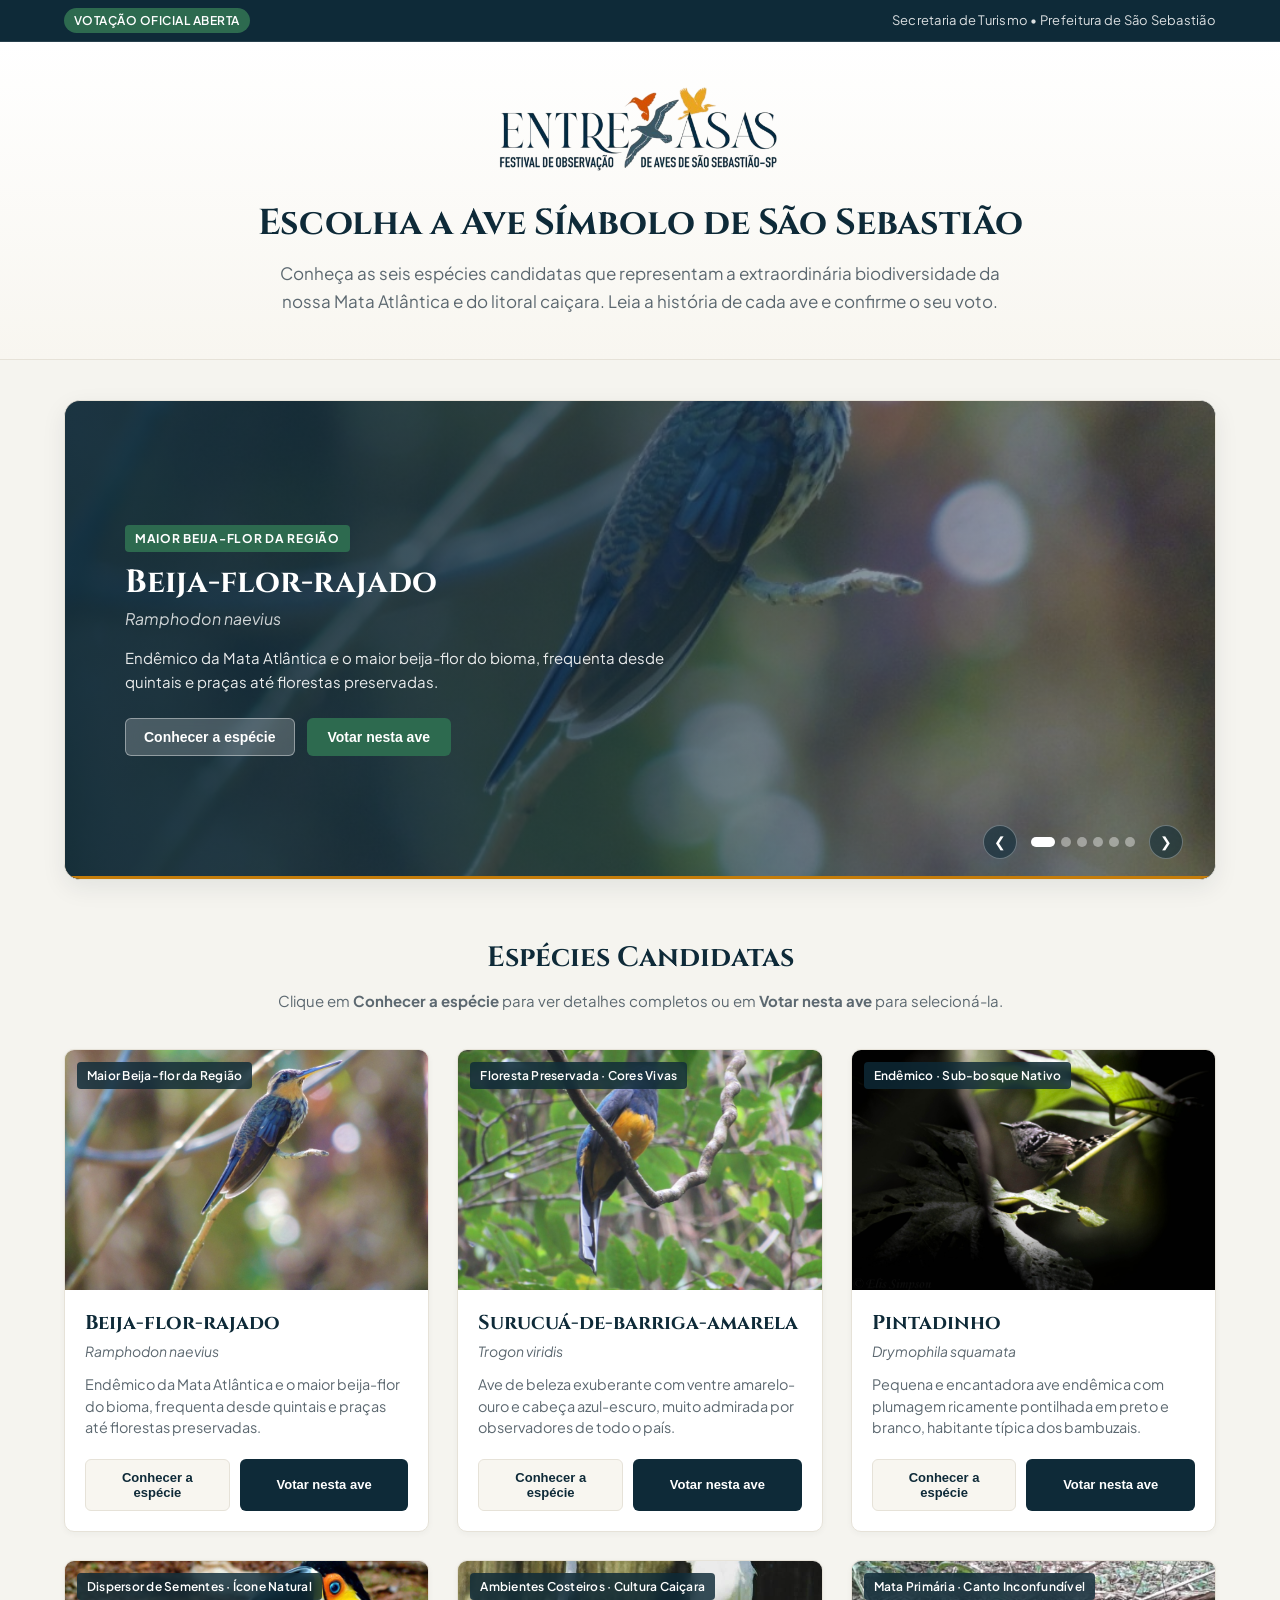
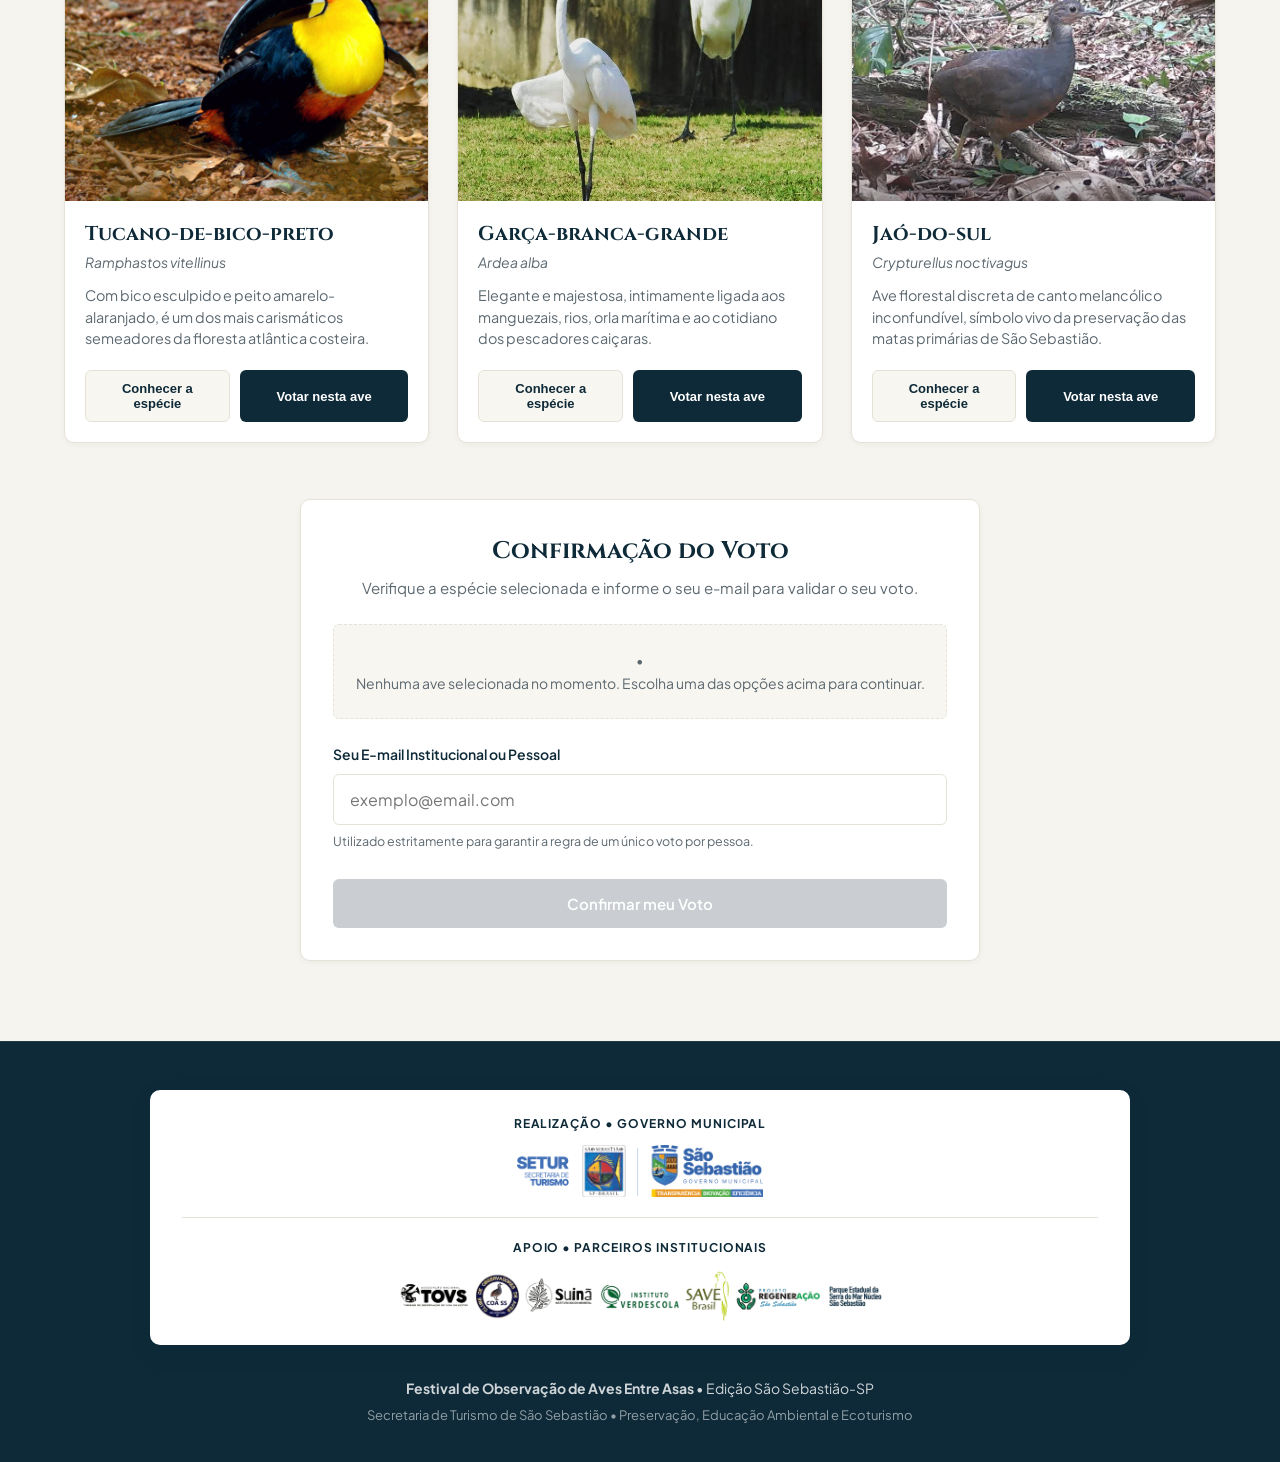
==== index.html @ 4d4bf2d7 "Adiciona showcase animado, logos no rodape, gerenciamento via planilha e codigo de incorporacao" ====
<!DOCTYPE html>
<html lang="pt-BR">
<head>
  <meta charset="UTF-8">
  <meta name="viewport" content="width=device-width, initial-scale=1.0">
  <title>Votação Ave Símbolo de São Sebastião — Festival Entre Asas</title>
  <meta name="description" content="Eleição oficial da Ave Símbolo de São Sebastião promovida pela Secretaria de Turismo e pelo Festival de Observação de Aves Entre Asas.">
  
  <!-- Fontes Google -->
  <link rel="preconnect" href="https://fonts.googleapis.com">
  <link rel="preconnect" href="https://fonts.gstatic.com" crossorigin>
  <link href="https://fonts.googleapis.com/css2?family=Cinzel:wght@500;600;700&family=Plus+Jakarta+Sans:wght@300;400;500;600;700&display=swap" rel="stylesheet">
  
  <link rel="stylesheet" href="styles.css">
</head>
<body>

  <!-- Top Announcement Bar -->
  <aside class="top-bar">
    <div class="container top-bar__content">
      <span class="badge-status" id="headerStatusBadge">Votação Oficial Aberta</span>
      <span class="top-bar__info">Secretaria de Turismo &bull; Prefeitura de São Sebastião</span>
    </div>
  </aside>

  <!-- Hero Header -->
  <header class="hero">
    <div class="container hero__container">
      <div class="hero__brand">
        <img src="assets/logo-entre-asas.png" alt="Logo Entre Asas - Festival de Observação de Aves de São Sebastião-SP" class="hero__logo">
      </div>
      <h1 class="hero__title">Escolha a Ave Símbolo de São Sebastião</h1>
      <p class="hero__subtitle">
        Conheça as seis espécies candidatas que representam a extraordinária biodiversidade da nossa Mata Atlântica e do litoral caiçara. Leia a história de cada ave e confirme o seu voto.
      </p>
    </div>
  </header>

  <!-- Main Section -->
  <main class="container main-content">

    <!-- Cinematic Carousel / Ken Burns Showcase Banner -->
    <section class="showcase-section" aria-label="Apresentação das Espécies">
      <div class="showcase-slider" id="showcaseSlider">
        <!-- Slides inseridos dinamicamente via app.js -->
      </div>
      <div class="showcase-controls">
        <button class="showcase-arrow showcase-arrow--prev" id="showcasePrev" aria-label="Ave anterior">&#10094;</button>
        <div class="showcase-dots" id="showcaseDots"></div>
        <button class="showcase-arrow showcase-arrow--next" id="showcaseNext" aria-label="Próxima ave">&#10095;</button>
      </div>
      <div class="showcase-progress-bar" id="showcaseProgressBar"></div>
    </section>

    <!-- Section Header for Grid -->
    <section class="section-header">
      <h2 class="section-title">Espécies Candidatas</h2>
      <p class="section-subtitle">Clique em <strong>Conhecer a espécie</strong> para ver detalhes completos ou em <strong>Votar nesta ave</strong> para selecioná-la.</p>
    </section>

    <!-- Grid of Birds -->
    <div class="birds-grid" id="birdsGrid">
      <!-- Inserido dinamicamente via app.js -->
    </div>

    <!-- Voter Confirmation Section -->
    <section class="voting-section" id="votingSection">
      <div class="voting-card" id="votingCard">
        <div class="voting-card__header">
          <h3 class="voting-card__title">Confirmação do Voto</h3>
          <p class="voting-card__desc">Verifique a espécie selecionada e informe o seu e-mail para validar o seu voto.</p>
        </div>

        <form id="voteForm" class="vote-form" novalidate>
          <div class="selected-bird-preview" id="selectedBirdPreview">
            <div class="selected-bird-preview__empty">
              <span class="preview-icon">&bull;</span>
              <p>Nenhuma ave selecionada no momento. Escolha uma das opções acima para continuar.</p>
            </div>
          </div>

          <div class="form-group">
            <label for="voterEmail" class="form-label">Seu E-mail Institucional ou Pessoal</label>
            <input 
              type="email" 
              id="voterEmail" 
              name="email" 
              class="form-input" 
              placeholder="exemplo@email.com" 
              required
              autocomplete="email"
            >
            <span class="form-helper">Utilizado estritamente para garantir a regra de um único voto por pessoa.</span>
            <div class="form-error" id="emailError"></div>
          </div>

          <div class="form-actions">
            <button type="submit" class="btn btn-primary" id="btnSubmitVote" disabled>
              <span class="btn-text">Confirmar meu Voto</span>
              <span class="spinner" id="submitSpinner"></span>
            </button>
          </div>
        </form>
      </div>

      <!-- Mensagem quando a votação estiver encerrada -->
      <div class="voting-closed-card" id="votingClosedCard" style="display:none;">
        <h3 class="voting-closed-title">Votação Encerrada</h3>
        <p class="voting-closed-desc">O período de votação oficial para a escolha da Ave Símbolo de São Sebastião foi finalizado. Agradecemos a expressiva participação de toda a comunidade!</p>
        <p class="voting-closed-sub">O resultado oficial será anunciado durante a programação do Festival de Observação de Aves Entre Asas.</p>
      </div>
    </section>
  </main>

  <!-- Detail Modal for Bird Information -->
  <div class="modal-overlay" id="birdModal" aria-hidden="true" role="dialog" aria-modal="true">
    <div class="modal-card">
      <button class="modal-close" id="modalCloseBtn" aria-label="Fechar detalhes">&times;</button>
      
      <div class="modal-media">
        <img src="" alt="" class="modal-image" id="modalImg">
        <span class="modal-badge" id="modalCategory">Mata Atlântica</span>
      </div>

      <div class="modal-body">
        <header class="modal-header">
          <h3 class="modal-title" id="modalTitle">Nome da Ave</h3>
          <p class="modal-scientific" id="modalScientific">Nome Científico</p>
        </header>

        <div class="modal-text-content">
          <h4 class="modal-section-title">Por que votar nesta espécie?</h4>
          <div class="modal-description" id="modalDescription"></div>
        </div>

        <footer class="modal-footer">
          <button type="button" class="btn btn-secondary" id="modalCloseAction">Fechar</button>
          <button type="button" class="btn btn-primary" id="modalSelectAction">Escolher e Votar Nesta Ave</button>
        </footer>
      </div>
    </div>
  </div>

  <!-- Success Modal -->
  <div class="modal-overlay" id="successModal" aria-hidden="true" role="dialog" aria-modal="true">
    <div class="modal-card modal-card--success">
      <div class="success-content">
        <div class="success-icon-wrap">
          <svg class="success-icon" viewBox="0 0 24 24" fill="none" stroke="currentColor" stroke-width="2.5" stroke-linecap="round" stroke-linejoin="round">
            <path d="M20 6L9 17l-5-5"/>
          </svg>
        </div>
        <h3 class="success-title">Voto Registrado com Sucesso!</h3>
        <p class="success-message" id="successMessageText">
          O seu voto para a eleição da Ave Símbolo de São Sebastião foi gravado oficialmente no sistema.
        </p>
        <div class="success-bird-card" id="successBirdCard"></div>
        <p class="success-subtext">Agradecemos sua participação na valorização da nossa fauna e cultura caiçara.</p>
        <button type="button" class="btn btn-primary" id="btnSuccessClose">Concluir</button>
      </div>
    </div>
  </div>

  <!-- Toast Notification Container -->
  <div class="toast-container" id="toastContainer" aria-live="polite"></div>

  <!-- Institutional Footer with High-Contrast Logos -->
  <footer class="footer">
    <div class="container footer__container">
      
      <!-- Institutional Logos Showcase Box -->
      <div class="footer-logos-card">
        <div class="footer-logos-block">
          <h4 class="footer-logos-title">Realização &bull; Governo Municipal</h4>
          <div class="footer-logos-img-wrap">
            <img src="assets/logos-governo.png" alt="SETUR Secretaria de Turismo e Governo Municipal de São Sebastião" class="footer-logo-img">
          </div>
        </div>

        <div class="footer-logos-divider"></div>

        <div class="footer-logos-block">
          <h4 class="footer-logos-title">Apoio &bull; Parceiros Institucionais</h4>
          <div class="footer-logos-img-wrap">
            <img src="assets/logos-parceiros.png" alt="Parceiros Institucionais: TOVS, COA SS, Suinã, Instituto Verdescola, SAVE Brasil, Projeto Regeneração e Parque Estadual da Serra do Mar" class="footer-logo-img">
          </div>
        </div>
      </div>

      <div class="footer__text">
        <p><strong>Festival de Observação de Aves Entre Asas</strong> &bull; Edição São Sebastião-SP</p>
        <p class="footer__meta">Secretaria de Turismo de São Sebastião &bull; Preservação, Educação Ambiental e Ecoturismo</p>
      </div>
    </div>
  </footer>

  <script src="app.js"></script>
</body>
</html>
---- styles.css ----
/* ============================================================
   DESIGN SYSTEM — VOTAÇÃO AVE SÍMBOLO (FESTIVAL ENTRE ASAS)
   Paleta: Tons naturais de Mata Atlântica e Litoral (Sem tons roxos)
   ============================================================ */

:root {
  --font-serif: 'Cinzel', serif;
  --font-sans: 'Plus Jakarta Sans', -apple-system, BlinkMacSystemFont, 'Segoe UI', Roboto, sans-serif;

  /* Cores Principais */
  --color-primary: #0e2a38;        /* Azul Mar Profundo */
  --color-primary-light: #1b4353;
  --color-accent: #2d6a4f;         /* Verde Floresta / Mata Atlântica */
  --color-accent-hover: #1b4332;
  --color-gold: #c67d0a;           /* Ouro Queimado / Âmbar */
  --color-gold-light: #fef8ee;
  --color-sand: #f8f6f0;           /* Areia Clara / Linho */
  
  /* Superfícies & Bordas */
  --color-bg: #f5f4ef;
  --color-surface: #ffffff;
  --color-surface-hover: #faf9f6;
  --color-border: #e6e2d8;
  --color-border-hover: #c4beaf;
  
  /* Textos */
  --color-text-main: #182228;
  --color-text-muted: #5c6870;
  --color-text-light: #88959e;

  /* Estados */
  --color-success: #1b4332;
  --color-success-bg: #edf7f2;
  --color-error: #b91c1c;
  --color-error-bg: #fef2f2;

  /* Efeitos */
  --radius-sm: 6px;
  --radius-md: 10px;
  --radius-lg: 16px;
  --shadow-sm: 0 2px 6px rgba(14, 42, 56, 0.04);
  --shadow-md: 0 8px 24px rgba(14, 42, 56, 0.08);
  --shadow-lg: 0 16px 48px rgba(14, 42, 56, 0.12);
  --transition: all 0.25s cubic-bezier(0.16, 1, 0.3, 1);
}

/* ── Reset & Base ────────────────────────────────────────── */
*, *::before, *::after {
  box-sizing: border-box;
  margin: 0;
  padding: 0;
}

html {
  scroll-behavior: smooth;
  font-size: 16px;
}

body {
  font-family: var(--font-sans);
  background-color: var(--color-bg);
  color: var(--color-text-main);
  line-height: 1.6;
  -webkit-font-smoothing: antialiased;
  -moz-osx-font-smoothing: grayscale;
}

.container {
  width: 100%;
  max-width: 1200px;
  margin: 0 auto;
  padding: 0 24px;
}

/* ── Top Bar ─────────────────────────────────────────────── */
.top-bar {
  background-color: var(--color-primary);
  color: rgba(255, 255, 255, 0.85);
  font-size: 0.8125rem;
  padding: 8px 0;
  border-bottom: 1px solid rgba(255, 255, 255, 0.1);
}

.top-bar__content {
  display: flex;
  justify-content: space-between;
  align-items: center;
  flex-wrap: wrap;
  gap: 8px;
}

.badge-status {
  display: inline-flex;
  align-items: center;
  background-color: var(--color-accent);
  color: #ffffff;
  padding: 3px 10px;
  border-radius: 999px;
  font-weight: 600;
  font-size: 0.75rem;
  letter-spacing: 0.04em;
  text-transform: uppercase;
}

.badge-status--closed {
  background-color: #88959e;
}

.top-bar__info {
  letter-spacing: 0.02em;
}

/* ── Hero Header ─────────────────────────────────────────── */
.hero {
  background: linear-gradient(180deg, #ffffff 0%, var(--color-sand) 100%);
  padding: 44px 0 36px;
  text-align: center;
  border-bottom: 1px solid var(--color-border);
}

.hero__container {
  display: flex;
  flex-direction: column;
  align-items: center;
  max-width: 860px;
}

.hero__brand {
  margin-bottom: 20px;
}

.hero__logo {
  max-width: 320px;
  height: auto;
  display: block;
}

.hero__title {
  font-family: var(--font-serif);
  font-size: 2.25rem;
  font-weight: 700;
  color: var(--color-primary);
  line-height: 1.25;
  margin-bottom: 14px;
  letter-spacing: -0.01em;
}

.hero__subtitle {
  font-size: 1.0625rem;
  color: var(--color-text-muted);
  max-width: 720px;
  margin-bottom: 8px;
}

/* ── Showcase Carousel / Ken Burns Banner ────────────────── */
.showcase-section {
  position: relative;
  border-radius: var(--radius-lg);
  overflow: hidden;
  margin-bottom: 56px;
  background-color: var(--color-primary);
  box-shadow: var(--shadow-md);
  height: 480px;
  border: 1px solid var(--color-border);
}

.showcase-slider {
  position: relative;
  width: 100%;
  height: 100%;
}

.showcase-slide {
  position: absolute;
  top: 0;
  left: 0;
  width: 100%;
  height: 100%;
  opacity: 0;
  visibility: hidden;
  transition: opacity 1s cubic-bezier(0.4, 0, 0.2, 1), visibility 1s;
  overflow: hidden;
}

.showcase-slide.is-active {
  opacity: 1;
  visibility: visible;
  z-index: 2;
}

.showcase-img-wrap {
  position: absolute;
  top: 0;
  left: 0;
  width: 100%;
  height: 100%;
  overflow: hidden;
}

.showcase-img {
  width: 100%;
  height: 100%;
  object-fit: cover;
  transform: scale(1);
  transition: transform 7.5s cubic-bezier(0.1, 0.8, 0.3, 1);
}

.showcase-slide.is-active .showcase-img {
  transform: scale(1.08); /* Suave efeito Ken Burns de zoom */
}

.showcase-overlay {
  position: absolute;
  top: 0;
  left: 0;
  width: 100%;
  height: 100%;
  background: linear-gradient(
    90deg,
    rgba(14, 42, 56, 0.92) 0%,
    rgba(14, 42, 56, 0.75) 45%,
    rgba(14, 42, 56, 0.2) 100%
  );
  display: flex;
  align-items: center;
  padding: 40px 60px;
}

@media (max-width: 768px) {
  .showcase-overlay {
    background: linear-gradient(
      180deg,
      rgba(14, 42, 56, 0.3) 0%,
      rgba(14, 42, 56, 0.95) 60%
    );
    align-items: flex-end;
    padding: 24px;
  }
}

.showcase-content {
  max-width: 540px;
  color: #ffffff;
  transform: translateY(12px);
  opacity: 0;
  transition: all 0.6s cubic-bezier(0.16, 1, 0.3, 1) 0.3s;
}

.showcase-slide.is-active .showcase-content {
  transform: translateY(0);
  opacity: 1;
}

.showcase-tag {
  display: inline-block;
  background: var(--color-accent);
  color: #ffffff;
  font-size: 0.75rem;
  font-weight: 700;
  text-transform: uppercase;
  letter-spacing: 0.06em;
  padding: 4px 10px;
  border-radius: 4px;
  margin-bottom: 12px;
}

.showcase-title {
  font-family: var(--font-serif);
  font-size: 2rem;
  line-height: 1.2;
  margin-bottom: 4px;
  color: #ffffff;
}

.showcase-scientific {
  font-size: 1rem;
  font-style: italic;
  color: rgba(255, 255, 255, 0.8);
  margin-bottom: 14px;
}

.showcase-text {
  font-size: 0.9375rem;
  line-height: 1.6;
  color: rgba(255, 255, 255, 0.9);
  margin-bottom: 24px;
  display: -webkit-box;
  -webkit-line-clamp: 4;
  -webkit-box-orient: vertical;
  overflow: hidden;
}

.showcase-actions {
  display: flex;
  gap: 12px;
}

.showcase-btn-info {
  background: rgba(255, 255, 255, 0.2);
  backdrop-filter: blur(8px);
  color: #ffffff;
  border: 1px solid rgba(255, 255, 255, 0.4);
  padding: 10px 18px;
  border-radius: var(--radius-sm);
  font-size: 0.875rem;
  font-weight: 600;
  cursor: pointer;
  transition: var(--transition);
}

.showcase-btn-info:hover {
  background: rgba(255, 255, 255, 0.35);
}

.showcase-btn-vote {
  background: var(--color-accent);
  color: #ffffff;
  border: 1px solid transparent;
  padding: 10px 20px;
  border-radius: var(--radius-sm);
  font-size: 0.875rem;
  font-weight: 600;
  cursor: pointer;
  transition: var(--transition);
}

.showcase-btn-vote:hover {
  background: var(--color-accent-hover);
  transform: translateY(-1px);
}

/* Controles do Showcase */
.showcase-controls {
  position: absolute;
  bottom: 20px;
  right: 32px;
  z-index: 10;
  display: flex;
  align-items: center;
  gap: 14px;
}

@media (max-width: 768px) {
  .showcase-controls {
    bottom: 12px;
    right: 16px;
  }
}

.showcase-arrow {
  background: rgba(14, 42, 56, 0.6);
  border: 1px solid rgba(255, 255, 255, 0.3);
  color: #ffffff;
  width: 34px;
  height: 34px;
  border-radius: 50%;
  display: flex;
  align-items: center;
  justify-content: center;
  cursor: pointer;
  transition: var(--transition);
  font-size: 0.875rem;
}

.showcase-arrow:hover {
  background: rgba(14, 42, 56, 0.95);
  border-color: #ffffff;
}

.showcase-dots {
  display: flex;
  gap: 6px;
}

.showcase-dot {
  width: 10px;
  height: 10px;
  border-radius: 50%;
  background: rgba(255, 255, 255, 0.4);
  cursor: pointer;
  transition: var(--transition);
}

.showcase-dot.is-active {
  background: #ffffff;
  width: 24px;
  border-radius: 999px;
}

.showcase-progress-bar {
  position: absolute;
  bottom: 0;
  left: 0;
  height: 3px;
  background: var(--color-gold);
  width: 0%;
  z-index: 12;
  transition: width 0.1s linear;
}

/* ── Section Headers ─────────────────────────────────────── */
.main-content {
  padding: 40px 24px 80px;
}

.section-header {
  text-align: center;
  margin-bottom: 36px;
}

.section-title {
  font-family: var(--font-serif);
  font-size: 1.75rem;
  color: var(--color-primary);
  margin-bottom: 8px;
}

.section-subtitle {
  font-size: 0.9375rem;
  color: var(--color-text-muted);
}

/* ── Birds Grid ──────────────────────────────────────────── */
.birds-grid {
  display: grid;
  grid-template-columns: repeat(3, 1fr);
  gap: 28px;
  margin-bottom: 56px;
}

@media (max-width: 992px) {
  .birds-grid {
    grid-template-columns: repeat(2, 1fr);
    gap: 20px;
  }
}

@media (max-width: 640px) {
  .birds-grid {
    grid-template-columns: 1fr;
    gap: 20px;
  }
  .hero__title {
    font-size: 1.75rem;
  }
  .hero__logo {
    max-width: 240px;
  }
  .showcase-section {
    height: 420px;
  }
}

/* ── Bird Card ───────────────────────────────────────────── */
.bird-card {
  background: var(--color-surface);
  border: 1.5px solid var(--color-border);
  border-radius: var(--radius-md);
  overflow: hidden;
  display: flex;
  flex-direction: column;
  box-shadow: var(--shadow-sm);
  transition: var(--transition);
  position: relative;
}

.bird-card:hover {
  transform: translateY(-5px);
  border-color: var(--color-border-hover);
  box-shadow: var(--shadow-md);
}

.bird-card.is-selected {
  border-color: var(--color-accent);
  background: #fbfdfc;
  box-shadow: 0 0 0 2px var(--color-accent), var(--shadow-md);
}

.bird-card__media {
  position: relative;
  width: 100%;
  height: 240px;
  overflow: hidden;
  background-color: #e9ecef;
}

.bird-card__img {
  width: 100%;
  height: 100%;
  object-fit: cover;
  transition: transform 0.4s ease;
}

.bird-card:hover .bird-card__img {
  transform: scale(1.04);
}

.bird-card__tag {
  position: absolute;
  top: 12px;
  left: 12px;
  background: rgba(14, 42, 56, 0.82);
  backdrop-filter: blur(6px);
  color: #ffffff;
  font-size: 0.75rem;
  font-weight: 600;
  padding: 4px 10px;
  border-radius: 4px;
  letter-spacing: 0.02em;
}

.bird-card__selected-badge {
  position: absolute;
  top: 12px;
  right: 12px;
  background: var(--color-accent);
  color: #ffffff;
  font-size: 0.75rem;
  font-weight: 700;
  padding: 4px 10px;
  border-radius: 4px;
  display: none;
  box-shadow: 0 2px 8px rgba(0,0,0,0.2);
}

.bird-card.is-selected .bird-card__selected-badge {
  display: block;
}

.bird-card__body {
  padding: 20px;
  display: flex;
  flex-direction: column;
  flex-grow: 1;
}

.bird-card__title {
  font-family: var(--font-serif);
  font-size: 1.25rem;
  color: var(--color-primary);
  line-height: 1.3;
  margin-bottom: 4px;
}

.bird-card__scientific {
  font-size: 0.875rem;
  font-style: italic;
  color: var(--color-text-muted);
  margin-bottom: 12px;
}

.bird-card__excerpt {
  font-size: 0.9rem;
  color: var(--color-text-muted);
  line-height: 1.5;
  margin-bottom: 20px;
  flex-grow: 1;
  display: -webkit-box;
  -webkit-line-clamp: 3;
  -webkit-box-orient: vertical;
  overflow: hidden;
}

.bird-card__actions {
  display: flex;
  gap: 10px;
  margin-top: auto;
}

.bird-card__btn-info {
  flex: 1;
  background: var(--color-sand);
  color: var(--color-primary);
  border: 1px solid var(--color-border);
  padding: 10px 12px;
  border-radius: var(--radius-sm);
  font-size: 0.8125rem;
  font-weight: 600;
  cursor: pointer;
  transition: var(--transition);
  text-align: center;
}

.bird-card__btn-info:hover {
  background: #e9e5dc;
  color: var(--color-primary-light);
}

.bird-card__btn-vote {
  flex: 1.2;
  background: var(--color-primary);
  color: #ffffff;
  border: 1px solid transparent;
  padding: 10px 12px;
  border-radius: var(--radius-sm);
  font-size: 0.8125rem;
  font-weight: 600;
  cursor: pointer;
  transition: var(--transition);
  text-align: center;
}

.bird-card__btn-vote:hover {
  background: var(--color-primary-light);
}

.bird-card.is-selected .bird-card__btn-vote {
  background: var(--color-accent);
  border-color: var(--color-accent-hover);
}

/* ── Voting Card Section ─────────────────────────────────── */
.voting-section {
  max-width: 680px;
  margin: 0 auto;
}

.voting-card {
  background: var(--color-surface);
  border: 1.5px solid var(--color-border);
  border-radius: var(--radius-md);
  padding: 32px;
  box-shadow: var(--shadow-sm);
}

.voting-card__header {
  margin-bottom: 24px;
  text-align: center;
}

.voting-card__title {
  font-family: var(--font-serif);
  font-size: 1.5rem;
  color: var(--color-primary);
  margin-bottom: 6px;
}

.voting-card__desc {
  font-size: 0.9375rem;
  color: var(--color-text-muted);
}

.voting-closed-card {
  background: var(--color-surface);
  border: 1.5px solid var(--color-border);
  border-radius: var(--radius-md);
  padding: 40px 32px;
  text-align: center;
  box-shadow: var(--shadow-sm);
}

.voting-closed-title {
  font-family: var(--font-serif);
  font-size: 1.625rem;
  color: var(--color-primary);
  margin-bottom: 12px;
}

.voting-closed-desc {
  font-size: 1rem;
  color: var(--color-text-main);
  margin-bottom: 10px;
}

.voting-closed-sub {
  font-size: 0.875rem;
  color: var(--color-text-muted);
}

/* ── Selected Bird Preview ───────────────────────────────── */
.selected-bird-preview {
  background: var(--color-sand);
  border: 1px dashed var(--color-border);
  border-radius: var(--radius-sm);
  padding: 16px;
  margin-bottom: 24px;
  transition: var(--transition);
}

.selected-bird-preview__empty {
  text-align: center;
  color: var(--color-text-muted);
  font-size: 0.875rem;
  padding: 8px 0;
}

.selected-bird-item {
  display: flex;
  align-items: center;
  gap: 16px;
}

.selected-bird-item__img {
  width: 64px;
  height: 64px;
  border-radius: var(--radius-sm);
  object-fit: cover;
  border: 1px solid var(--color-border);
}

.selected-bird-item__info {
  flex-grow: 1;
}

.selected-bird-item__title {
  font-family: var(--font-serif);
  font-size: 1.0625rem;
  color: var(--color-primary);
  font-weight: 600;
}

.selected-bird-item__sub {
  font-size: 0.8125rem;
  font-style: italic;
  color: var(--color-text-muted);
}

.selected-bird-item__tag {
  font-size: 0.75rem;
  background: var(--color-accent);
  color: #ffffff;
  padding: 2px 8px;
  border-radius: 4px;
  font-weight: 600;
  display: inline-block;
  margin-top: 4px;
}

/* ── Form Controls ───────────────────────────────────────── */
.form-group {
  margin-bottom: 24px;
}

.form-label {
  display: block;
  font-size: 0.875rem;
  font-weight: 600;
  color: var(--color-primary);
  margin-bottom: 8px;
}

.form-input {
  width: 100%;
  padding: 14px 16px;
  border: 1.5px solid var(--color-border);
  border-radius: var(--radius-sm);
  font-size: 1rem;
  font-family: var(--font-sans);
  color: var(--color-text-main);
  background: #ffffff;
  transition: var(--transition);
  outline: none;
}

.form-input:focus {
  border-color: var(--color-accent);
  box-shadow: 0 0 0 3px rgba(45, 106, 79, 0.15);
}

.form-input.is-invalid {
  border-color: var(--color-error);
}

.form-helper {
  display: block;
  font-size: 0.78125rem;
  color: var(--color-text-muted);
  margin-top: 6px;
}

.form-error {
  font-size: 0.8125rem;
  color: var(--color-error);
  margin-top: 6px;
  display: none;
  font-weight: 500;
}

.form-error.is-visible {
  display: block;
}

.form-actions {
  margin-top: 28px;
}

/* ── Buttons ─────────────────────────────────────────────── */
.btn {
  display: inline-flex;
  align-items: center;
  justify-content: center;
  padding: 14px 28px;
  border-radius: var(--radius-sm);
  font-size: 0.9375rem;
  font-weight: 600;
  font-family: var(--font-sans);
  cursor: pointer;
  transition: var(--transition);
  border: 1px solid transparent;
  text-decoration: none;
}

.btn-primary {
  width: 100%;
  background-color: var(--color-accent);
  color: #ffffff;
  box-shadow: var(--shadow-sm);
}

.btn-primary:hover:not(:disabled) {
  background-color: var(--color-accent-hover);
  box-shadow: var(--shadow-md);
  transform: translateY(-1px);
}

.btn-primary:disabled {
  background-color: #bdc3c7;
  cursor: not-allowed;
  opacity: 0.8;
  transform: none;
  box-shadow: none;
}

.btn-secondary {
  background-color: var(--color-sand);
  color: var(--color-primary);
  border-color: var(--color-border);
}

.btn-secondary:hover {
  background-color: #e9e5dc;
}

.spinner {
  display: none;
  width: 18px;
  height: 18px;
  border: 2px solid rgba(255, 255, 255, 0.4);
  border-top-color: #ffffff;
  border-radius: 50%;
  animation: spin 0.6s linear infinite;
  margin-left: 8px;
}

.is-loading .spinner {
  display: inline-block;
}

.is-loading .btn-text {
  opacity: 0.8;
}

@keyframes spin {
  to { transform: rotate(360deg); }
}

/* ── Modals ──────────────────────────────────────────────── */
.modal-overlay {
  position: fixed;
  top: 0;
  left: 0;
  width: 100vw;
  height: 100vh;
  background-color: rgba(14, 42, 56, 0.7);
  backdrop-filter: blur(6px);
  z-index: 1000;
  display: flex;
  align-items: center;
  justify-content: center;
  padding: 24px;
  opacity: 0;
  visibility: hidden;
  transition: var(--transition);
}

.modal-overlay.is-open {
  opacity: 1;
  visibility: visible;
}

.modal-card {
  background: var(--color-surface);
  border-radius: var(--radius-md);
  max-width: 640px;
  width: 100%;
  max-height: 90vh;
  overflow-y: auto;
  position: relative;
  box-shadow: var(--shadow-lg);
  transform: translateY(20px) scale(0.97);
  transition: var(--transition);
}

.modal-overlay.is-open .modal-card {
  transform: translateY(0) scale(1);
}

.modal-close {
  position: absolute;
  top: 14px;
  right: 14px;
  background: rgba(14, 42, 56, 0.6);
  color: #ffffff;
  border: none;
  width: 36px;
  height: 36px;
  border-radius: 50%;
  font-size: 1.5rem;
  display: flex;
  align-items: center;
  justify-content: center;
  cursor: pointer;
  z-index: 10;
  transition: var(--transition);
}

.modal-close:hover {
  background: rgba(14, 42, 56, 0.9);
}

.modal-media {
  position: relative;
  width: 100%;
  height: 280px;
  background-color: #2c3e50;
}

.modal-image {
  width: 100%;
  height: 100%;
  object-fit: cover;
}

.modal-badge {
  position: absolute;
  bottom: 14px;
  left: 14px;
  background: rgba(14, 42, 56, 0.85);
  backdrop-filter: blur(4px);
  color: #ffffff;
  font-size: 0.8125rem;
  font-weight: 600;
  padding: 4px 12px;
  border-radius: 4px;
}

.modal-body {
  padding: 28px;
}

.modal-header {
  margin-bottom: 20px;
}

.modal-title {
  font-family: var(--font-serif);
  font-size: 1.625rem;
  color: var(--color-primary);
  margin-bottom: 4px;
}

.modal-scientific {
  font-size: 0.9375rem;
  font-style: italic;
  color: var(--color-text-muted);
}

.modal-section-title {
  font-size: 1rem;
  font-weight: 700;
  color: var(--color-primary);
  margin-bottom: 10px;
  text-transform: uppercase;
  letter-spacing: 0.03em;
}

.modal-description {
  font-size: 0.9375rem;
  color: var(--color-text-main);
  line-height: 1.7;
}

.modal-description p {
  margin-bottom: 12px;
}

.modal-footer {
  display: flex;
  gap: 12px;
  margin-top: 28px;
  padding-top: 20px;
  border-top: 1px solid var(--color-border);
}

.modal-footer .btn {
  flex: 1;
}

/* ── Success Modal ───────────────────────────────────────── */
.modal-card--success {
  max-width: 480px;
  text-align: center;
  padding: 40px 32px;
}

.success-icon-wrap {
  width: 64px;
  height: 64px;
  background: var(--color-success-bg);
  color: var(--color-accent);
  border-radius: 50%;
  display: inline-flex;
  align-items: center;
  justify-content: center;
  margin-bottom: 20px;
}

.success-icon {
  width: 32px;
  height: 32px;
}

.success-title {
  font-family: var(--font-serif);
  font-size: 1.5rem;
  color: var(--color-primary);
  margin-bottom: 12px;
}

.success-message {
  font-size: 0.9375rem;
  color: var(--color-text-muted);
  margin-bottom: 20px;
}

.success-bird-card {
  background: var(--color-sand);
  border: 1px solid var(--color-border);
  border-radius: var(--radius-sm);
  padding: 14px;
  margin-bottom: 20px;
  font-size: 0.9375rem;
  font-weight: 600;
  color: var(--color-primary);
}

.success-subtext {
  font-size: 0.8125rem;
  color: var(--color-text-muted);
  margin-bottom: 24px;
}

/* ── Toast Notifications ─────────────────────────────────── */
.toast-container {
  position: fixed;
  bottom: 24px;
  right: 24px;
  z-index: 1100;
  display: flex;
  flex-direction: column;
  gap: 10px;
  pointer-events: none;
}

.toast {
  background: var(--color-primary);
  color: #ffffff;
  padding: 14px 20px;
  border-radius: var(--radius-sm);
  font-size: 0.875rem;
  font-weight: 500;
  box-shadow: var(--shadow-lg);
  max-width: 380px;
  pointer-events: auto;
  animation: toastIn 0.3s cubic-bezier(0.16, 1, 0.3, 1);
  border-left: 4px solid var(--color-accent);
}

.toast--error {
  border-left-color: var(--color-error);
}

.toast--success {
  border-left-color: var(--color-accent);
}

@keyframes toastIn {
  from { opacity: 0; transform: translateY(16px); }
  to { opacity: 1; transform: translateY(0); }
}

/* ── Institutional Footer ────────────────────────────────── */
.footer {
  background-color: var(--color-primary);
  color: rgba(255, 255, 255, 0.8);
  padding: 48px 0 36px;
  text-align: center;
  border-top: 1px solid rgba(255, 255, 255, 0.08);
}

.footer__container {
  display: flex;
  flex-direction: column;
  align-items: center;
}

/* Card Branco de Alto Contraste para os Logos Oficiais */
.footer-logos-card {
  background: #ffffff;
  border-radius: var(--radius-md);
  padding: 24px 32px;
  width: 100%;
  max-width: 980px;
  margin-bottom: 32px;
  box-shadow: var(--shadow-md);
  display: flex;
  flex-direction: column;
  gap: 20px;
}

.footer-logos-block {
  display: flex;
  flex-direction: column;
  align-items: center;
}

.footer-logos-title {
  font-size: 0.75rem;
  font-weight: 700;
  color: var(--color-primary);
  text-transform: uppercase;
  letter-spacing: 0.08em;
  margin-bottom: 12px;
}

.footer-logos-img-wrap {
  width: 100%;
  display: flex;
  justify-content: center;
}

.footer-logo-img {
  max-width: 100%;
  height: auto;
  max-height: 52px;
  object-fit: contain;
  display: block;
}

.footer-logos-divider {
  width: 100%;
  height: 1px;
  background-color: var(--color-border);
}

.footer__text {
  font-size: 0.875rem;
}

.footer__meta {
  font-size: 0.8125rem;
  margin-top: 6px;
  color: rgba(255, 255, 255, 0.55);
}
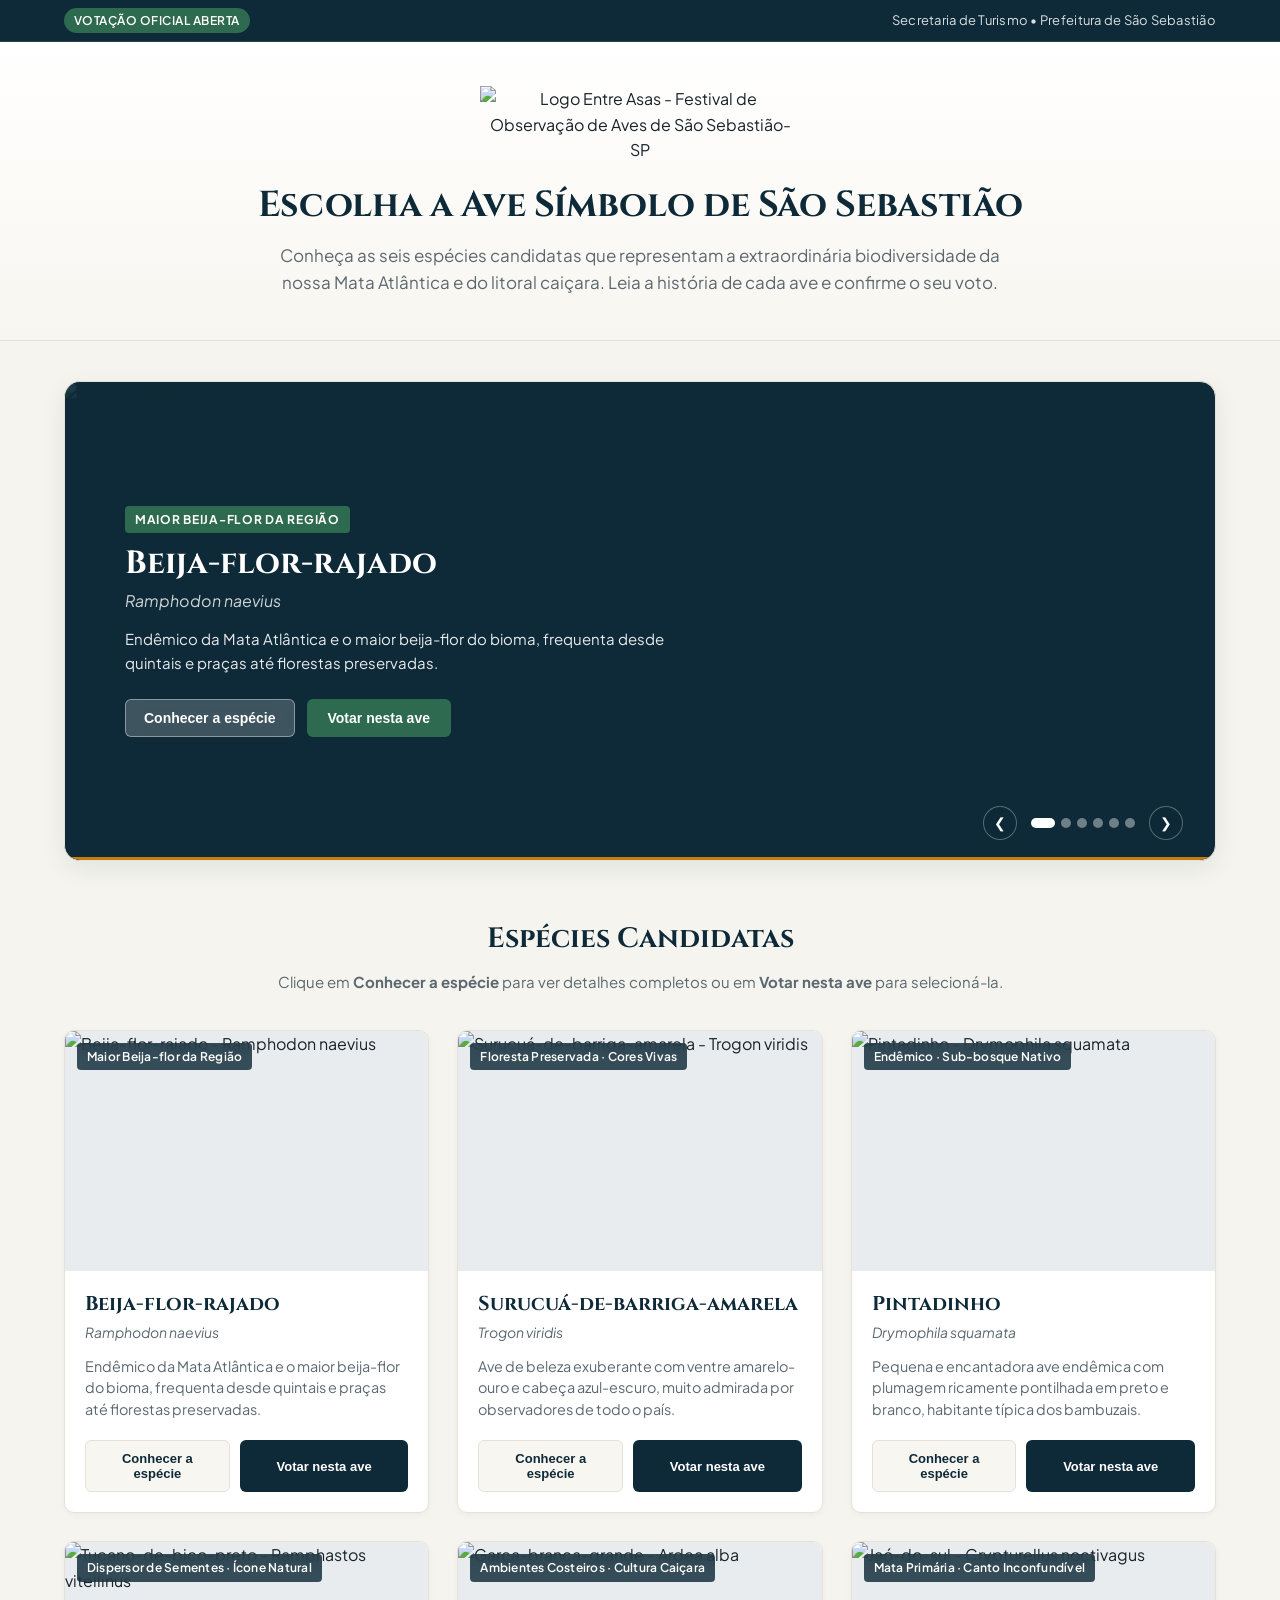
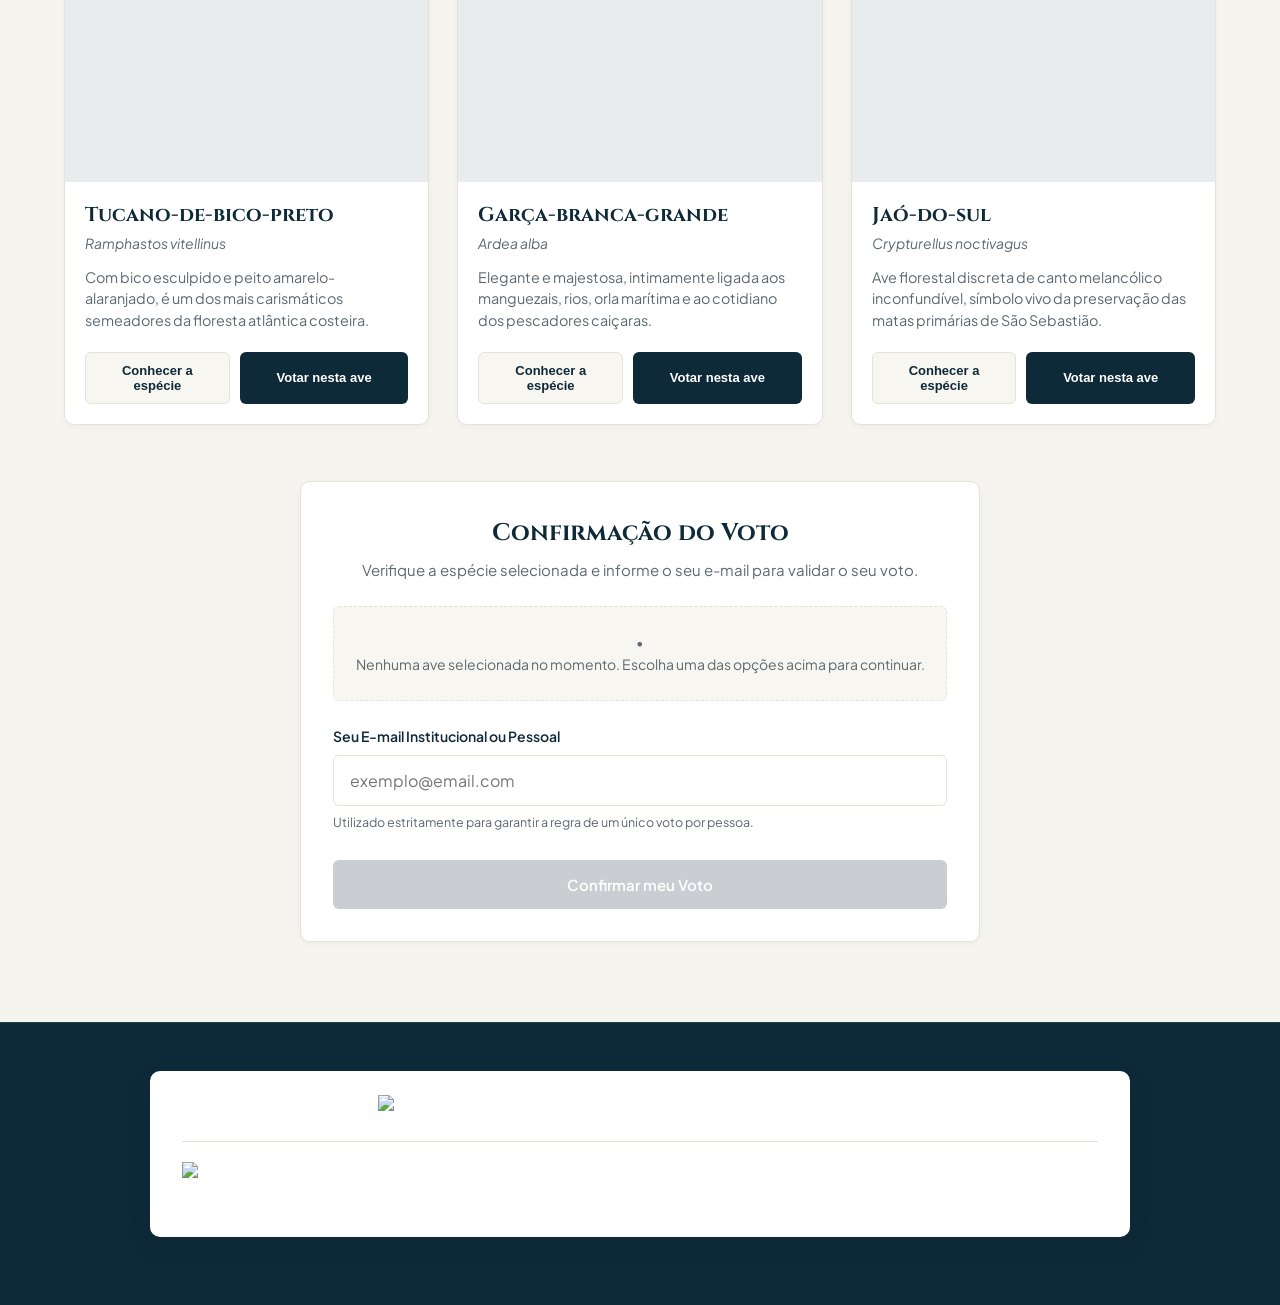
==== commit d6ba41b6: "Remove textos institucionais e padroniza URLs diretas leves das imagens via CDN" ====
--- a/index.html
+++ b/index.html
@@ -27,7 +27,7 @@
   <header class="hero">
     <div class="container hero__container">
       <div class="hero__brand">
-        <img src="assets/logo-entre-asas.png" alt="Logo Entre Asas - Festival de Observação de Aves de São Sebastião-SP" class="hero__logo">
+        <img src="https://raw.githubusercontent.com/matheushonorats/votacao-ave-simbolo/main/assets/logo-entre-asas.png" alt="Logo Entre Asas - Festival de Observação de Aves de São Sebastião-SP" class="hero__logo">
       </div>
       <h1 class="hero__title">Escolha a Ave Símbolo de São Sebastião</h1>
       <p class="hero__subtitle">
@@ -41,9 +41,7 @@
 
     <!-- Cinematic Carousel / Ken Burns Showcase Banner -->
     <section class="showcase-section" aria-label="Apresentação das Espécies">
-      <div class="showcase-slider" id="showcaseSlider">
-        <!-- Slides inseridos dinamicamente via app.js -->
-      </div>
+      <div class="showcase-slider" id="showcaseSlider"></div>
       <div class="showcase-controls">
         <button class="showcase-arrow showcase-arrow--prev" id="showcasePrev" aria-label="Ave anterior">&#10094;</button>
         <div class="showcase-dots" id="showcaseDots"></div>
@@ -59,9 +57,7 @@
     </section>
 
     <!-- Grid of Birds -->
-    <div class="birds-grid" id="birdsGrid">
-      <!-- Inserido dinamicamente via app.js -->
-    </div>
+    <div class="birds-grid" id="birdsGrid"></div>
 
     <!-- Voter Confirmation Section -->
     <section class="voting-section" id="votingSection">
@@ -164,32 +160,23 @@
   <!-- Toast Notification Container -->
   <div class="toast-container" id="toastContainer" aria-live="polite"></div>
 
-  <!-- Institutional Footer with High-Contrast Logos -->
+  <!-- Institutional Footer with High-Contrast Logos Only -->
   <footer class="footer">
     <div class="container footer__container">
-      
-      <!-- Institutional Logos Showcase Box -->
       <div class="footer-logos-card">
         <div class="footer-logos-block">
-          <h4 class="footer-logos-title">Realização &bull; Governo Municipal</h4>
           <div class="footer-logos-img-wrap">
-            <img src="assets/logos-governo.png" alt="SETUR Secretaria de Turismo e Governo Municipal de São Sebastião" class="footer-logo-img">
+            <img src="https://raw.githubusercontent.com/matheushonorats/votacao-ave-simbolo/main/assets/logos-governo.png" alt="SETUR Secretaria de Turismo e Governo Municipal de São Sebastião" class="footer-logo-img">
           </div>
         </div>
 
         <div class="footer-logos-divider"></div>
 
         <div class="footer-logos-block">
-          <h4 class="footer-logos-title">Apoio &bull; Parceiros Institucionais</h4>
           <div class="footer-logos-img-wrap">
-            <img src="assets/logos-parceiros.png" alt="Parceiros Institucionais: TOVS, COA SS, Suinã, Instituto Verdescola, SAVE Brasil, Projeto Regeneração e Parque Estadual da Serra do Mar" class="footer-logo-img">
+            <img src="https://raw.githubusercontent.com/matheushonorats/votacao-ave-simbolo/main/assets/logos-parceiros.png" alt="Parceiros Institucionais: TOVS, COA SS, Suinã, Instituto Verdescola, SAVE Brasil, Projeto Regeneração e Parque Estadual da Serra do Mar" class="footer-logo-img">
           </div>
         </div>
-      </div>
-
-      <div class="footer__text">
-        <p><strong>Festival de Observação de Aves Entre Asas</strong> &bull; Edição São Sebastião-SP</p>
-        <p class="footer__meta">Secretaria de Turismo de São Sebastião &bull; Preservação, Educação Ambiental e Ecoturismo</p>
       </div>
     </div>
   </footer>
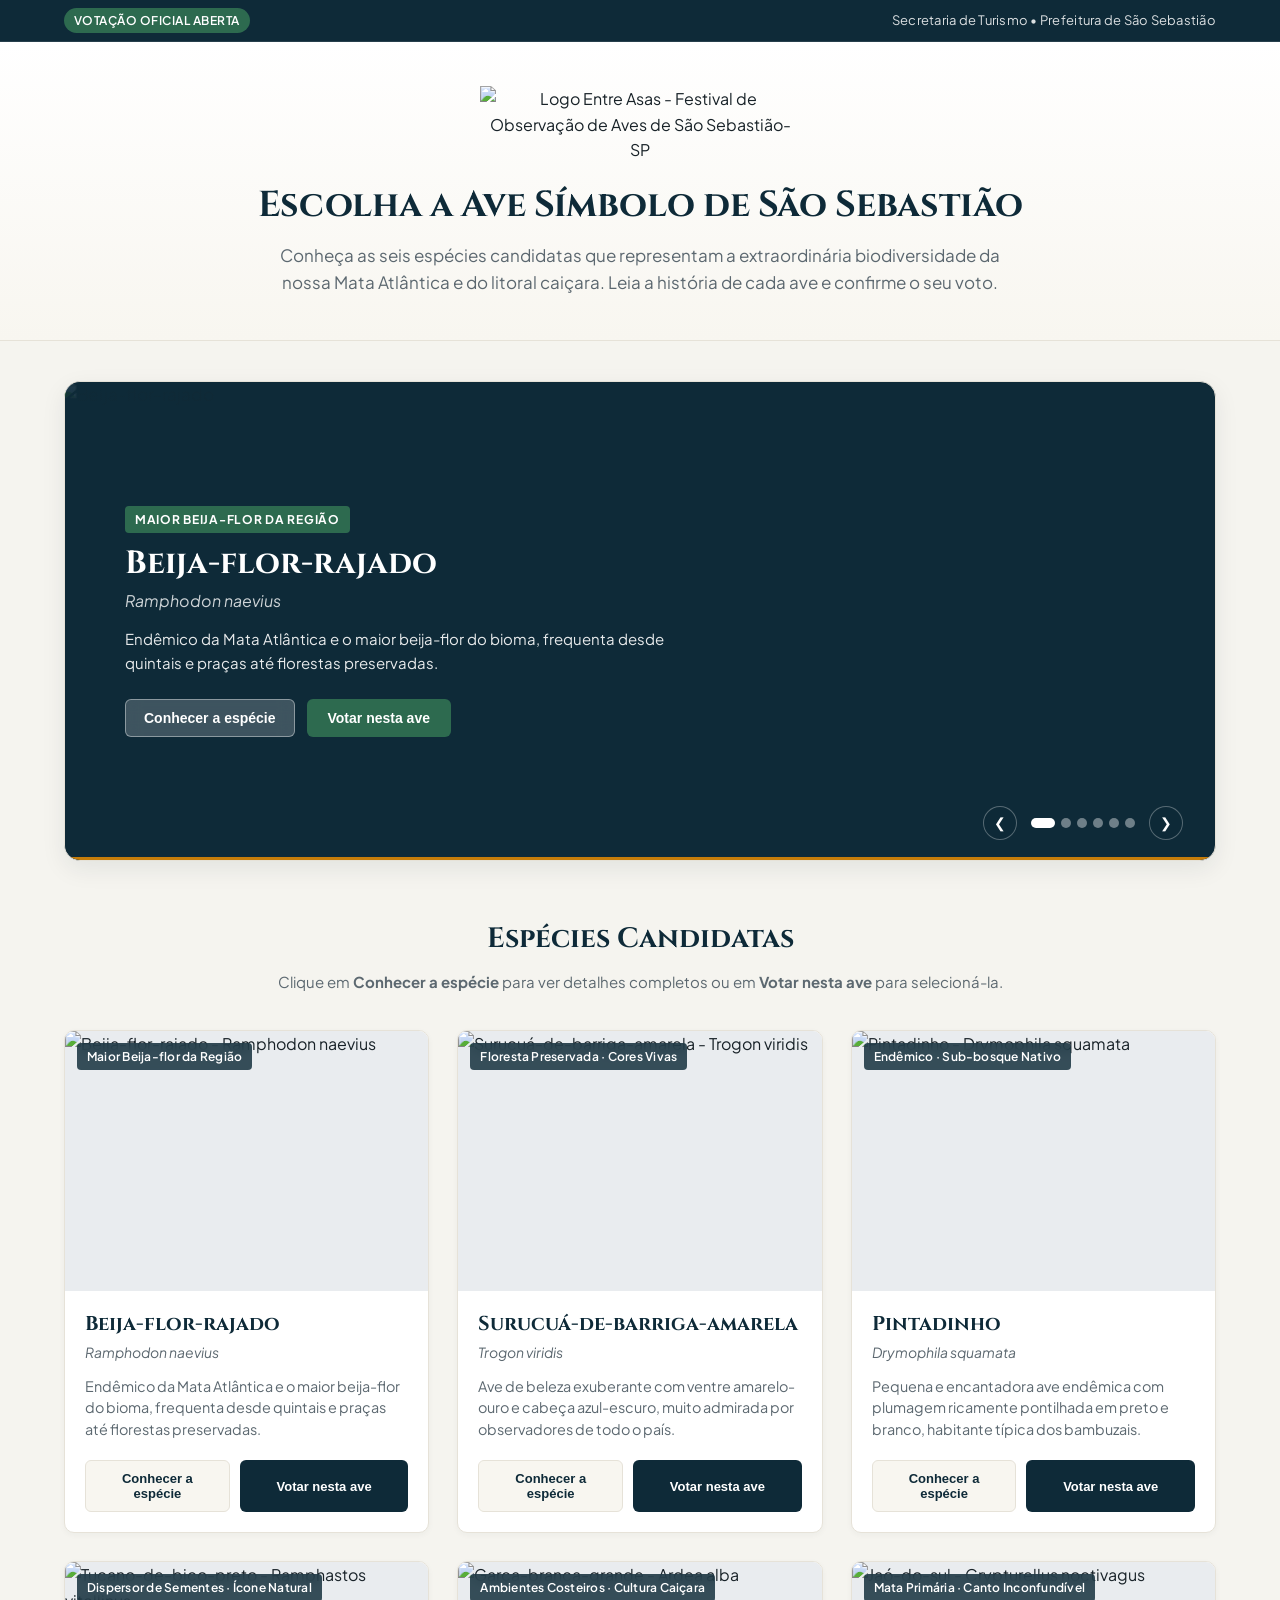
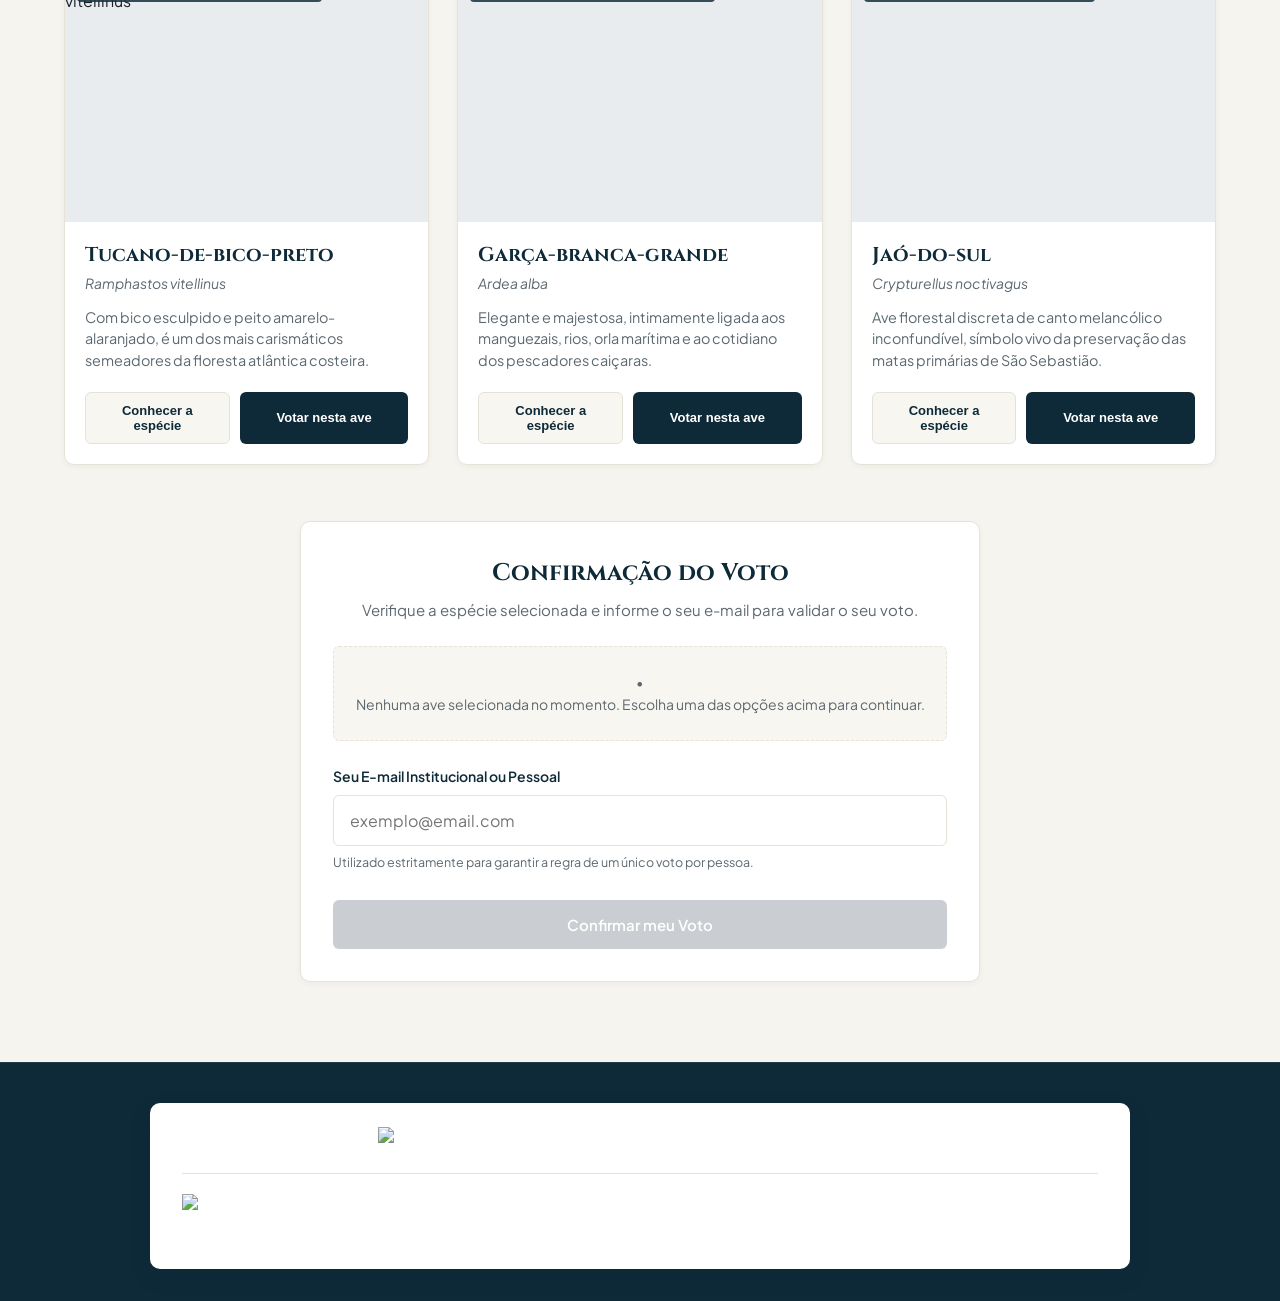
==== commit dc458356: "Ajusta posicionamento do modal no iframe e permite registrar multiplos votos no mesmo dispositivo" ====
--- a/index.html
+++ b/index.html
@@ -152,7 +152,10 @@
         </p>
         <div class="success-bird-card" id="successBirdCard"></div>
         <p class="success-subtext">Agradecemos sua participação na valorização da nossa fauna e cultura caiçara.</p>
-        <button type="button" class="btn btn-primary" id="btnSuccessClose">Concluir</button>
+        <div class="modal-footer" style="margin-top:16px; border:none; padding:0; gap:10px;">
+          <button type="button" class="btn btn-primary" id="btnNewVoteAction">Registrar Próximo Voto</button>
+          <button type="button" class="btn btn-secondary" id="btnSuccessClose">Concluir</button>
+        </div>
       </div>
     </div>
   </div>
--- a/styles.css
+++ b/styles.css
@@ -8,13 +8,13 @@
   --font-sans: 'Plus Jakarta Sans', -apple-system, BlinkMacSystemFont, 'Segoe UI', Roboto, sans-serif;
 
   /* Cores Principais */
-  --color-primary: #0e2a38;        /* Azul Mar Profundo */
+  --color-primary: #0e2a38;
   --color-primary-light: #1b4353;
-  --color-accent: #2d6a4f;         /* Verde Floresta / Mata Atlântica */
+  --color-accent: #2d6a4f;
   --color-accent-hover: #1b4332;
-  --color-gold: #c67d0a;           /* Ouro Queimado / Âmbar */
+  --color-gold: #c67d0a;
   --color-gold-light: #fef8ee;
-  --color-sand: #f8f6f0;           /* Areia Clara / Linho */
+  --color-sand: #f8f6f0;
   
   /* Superfícies & Bordas */
   --color-bg: #f5f4ef;
@@ -44,7 +44,6 @@
   --transition: all 0.25s cubic-bezier(0.16, 1, 0.3, 1);
 }
 
-/* ── Reset & Base ────────────────────────────────────────── */
 *, *::before, *::after {
   box-sizing: border-box;
   margin: 0;
@@ -72,7 +71,6 @@
   padding: 0 24px;
 }
 
-/* ── Top Bar ─────────────────────────────────────────────── */
 .top-bar {
   background-color: var(--color-primary);
   color: rgba(255, 255, 255, 0.85);
@@ -110,7 +108,6 @@
   letter-spacing: 0.02em;
 }
 
-/* ── Hero Header ─────────────────────────────────────────── */
 .hero {
   background: linear-gradient(180deg, #ffffff 0%, var(--color-sand) 100%);
   padding: 44px 0 36px;
@@ -152,7 +149,6 @@
   margin-bottom: 8px;
 }
 
-/* ── Showcase Carousel / Ken Burns Banner ────────────────── */
 .showcase-section {
   position: relative;
   border-radius: var(--radius-lg);
@@ -206,7 +202,7 @@
 }
 
 .showcase-slide.is-active .showcase-img {
-  transform: scale(1.08); /* Suave efeito Ken Burns de zoom */
+  transform: scale(1.08);
 }
 
 .showcase-overlay {
@@ -329,7 +325,6 @@
   transform: translateY(-1px);
 }
 
-/* Controles do Showcase */
 .showcase-controls {
   position: absolute;
   bottom: 20px;
@@ -398,7 +393,6 @@
   transition: width 0.1s linear;
 }
 
-/* ── Section Headers ─────────────────────────────────────── */
 .main-content {
   padding: 40px 24px 80px;
 }
@@ -420,7 +414,6 @@
   color: var(--color-text-muted);
 }
 
-/* ── Birds Grid ──────────────────────────────────────────── */
 .birds-grid {
   display: grid;
   grid-template-columns: repeat(3, 1fr);
@@ -451,7 +444,6 @@
   }
 }
 
-/* ── Bird Card ───────────────────────────────────────────── */
 .bird-card {
   background: var(--color-surface);
   border: 1.5px solid var(--color-border);
@@ -479,7 +471,7 @@
 .bird-card__media {
   position: relative;
   width: 100%;
-  height: 240px;
+  height: 260px;
   overflow: hidden;
   background-color: #e9ecef;
 }
@@ -609,7 +601,6 @@
   border-color: var(--color-accent-hover);
 }
 
-/* ── Voting Card Section ─────────────────────────────────── */
 .voting-section {
   max-width: 680px;
   margin: 0 auto;
@@ -667,7 +658,6 @@
   color: var(--color-text-muted);
 }
 
-/* ── Selected Bird Preview ───────────────────────────────── */
 .selected-bird-preview {
   background: var(--color-sand);
   border: 1px dashed var(--color-border);
@@ -726,7 +716,6 @@
   margin-top: 4px;
 }
 
-/* ── Form Controls ───────────────────────────────────────── */
 .form-group {
   margin-bottom: 24px;
 }
@@ -784,7 +773,6 @@
   margin-top: 28px;
 }
 
-/* ── Buttons ─────────────────────────────────────────────── */
 .btn {
   display: inline-flex;
   align-items: center;
@@ -854,14 +842,13 @@
   to { transform: rotate(360deg); }
 }
 
-/* ── Modals ──────────────────────────────────────────────── */
+/* Modals com suporte a iframe viewport */
 .modal-overlay {
   position: fixed;
-  top: 0;
-  left: 0;
-  width: 100vw;
-  height: 100vh;
-  background-color: rgba(14, 42, 56, 0.7);
+  inset: 0;
+  width: 100%;
+  height: 100%;
+  background-color: rgba(14, 42, 56, 0.8);
   backdrop-filter: blur(6px);
   z-index: 1000;
   display: flex;
@@ -870,6 +857,7 @@
   padding: 24px;
   opacity: 0;
   visibility: hidden;
+  overflow-y: auto;
   transition: var(--transition);
 }
 
@@ -883,12 +871,13 @@
   border-radius: var(--radius-md);
   max-width: 640px;
   width: 100%;
-  max-height: 90vh;
+  max-height: 88vh;
   overflow-y: auto;
   position: relative;
   box-shadow: var(--shadow-lg);
   transform: translateY(20px) scale(0.97);
   transition: var(--transition);
+  margin: auto;
 }
 
 .modal-overlay.is-open .modal-card {
@@ -921,7 +910,7 @@
 .modal-media {
   position: relative;
   width: 100%;
-  height: 280px;
+  height: 300px;
   background-color: #2c3e50;
 }
 
@@ -996,11 +985,10 @@
   flex: 1;
 }
 
-/* ── Success Modal ───────────────────────────────────────── */
 .modal-card--success {
   max-width: 480px;
   text-align: center;
-  padding: 40px 32px;
+  padding: 36px 28px;
 }
 
 .success-icon-wrap {
@@ -1012,7 +1000,7 @@
   display: inline-flex;
   align-items: center;
   justify-content: center;
-  margin-bottom: 20px;
+  margin-bottom: 18px;
 }
 
 .success-icon {
@@ -1024,13 +1012,13 @@
   font-family: var(--font-serif);
   font-size: 1.5rem;
   color: var(--color-primary);
-  margin-bottom: 12px;
+  margin-bottom: 10px;
 }
 
 .success-message {
   font-size: 0.9375rem;
   color: var(--color-text-muted);
-  margin-bottom: 20px;
+  margin-bottom: 18px;
 }
 
 .success-bird-card {
@@ -1038,7 +1026,7 @@
   border: 1px solid var(--color-border);
   border-radius: var(--radius-sm);
   padding: 14px;
-  margin-bottom: 20px;
+  margin-bottom: 18px;
   font-size: 0.9375rem;
   font-weight: 600;
   color: var(--color-primary);
@@ -1047,10 +1035,9 @@
 .success-subtext {
   font-size: 0.8125rem;
   color: var(--color-text-muted);
-  margin-bottom: 24px;
-}
-
-/* ── Toast Notifications ─────────────────────────────────── */
+  margin-bottom: 20px;
+}
+
 .toast-container {
   position: fixed;
   bottom: 24px;
@@ -1089,11 +1076,10 @@
   to { opacity: 1; transform: translateY(0); }
 }
 
-/* ── Institutional Footer ────────────────────────────────── */
 .footer {
   background-color: var(--color-primary);
   color: rgba(255, 255, 255, 0.8);
-  padding: 48px 0 36px;
+  padding: 40px 0 32px;
   text-align: center;
   border-top: 1px solid rgba(255, 255, 255, 0.08);
 }
@@ -1104,14 +1090,12 @@
   align-items: center;
 }
 
-/* Card Branco de Alto Contraste para os Logos Oficiais */
 .footer-logos-card {
   background: #ffffff;
   border-radius: var(--radius-md);
   padding: 24px 32px;
   width: 100%;
   max-width: 980px;
-  margin-bottom: 32px;
   box-shadow: var(--shadow-md);
   display: flex;
   flex-direction: column;
@@ -1122,15 +1106,6 @@
   display: flex;
   flex-direction: column;
   align-items: center;
-}
-
-.footer-logos-title {
-  font-size: 0.75rem;
-  font-weight: 700;
-  color: var(--color-primary);
-  text-transform: uppercase;
-  letter-spacing: 0.08em;
-  margin-bottom: 12px;
 }
 
 .footer-logos-img-wrap {
@@ -1152,13 +1127,3 @@
   height: 1px;
   background-color: var(--color-border);
 }
-
-.footer__text {
-  font-size: 0.875rem;
-}
-
-.footer__meta {
-  font-size: 0.8125rem;
-  margin-top: 6px;
-  color: rgba(255, 255, 255, 0.55);
-}
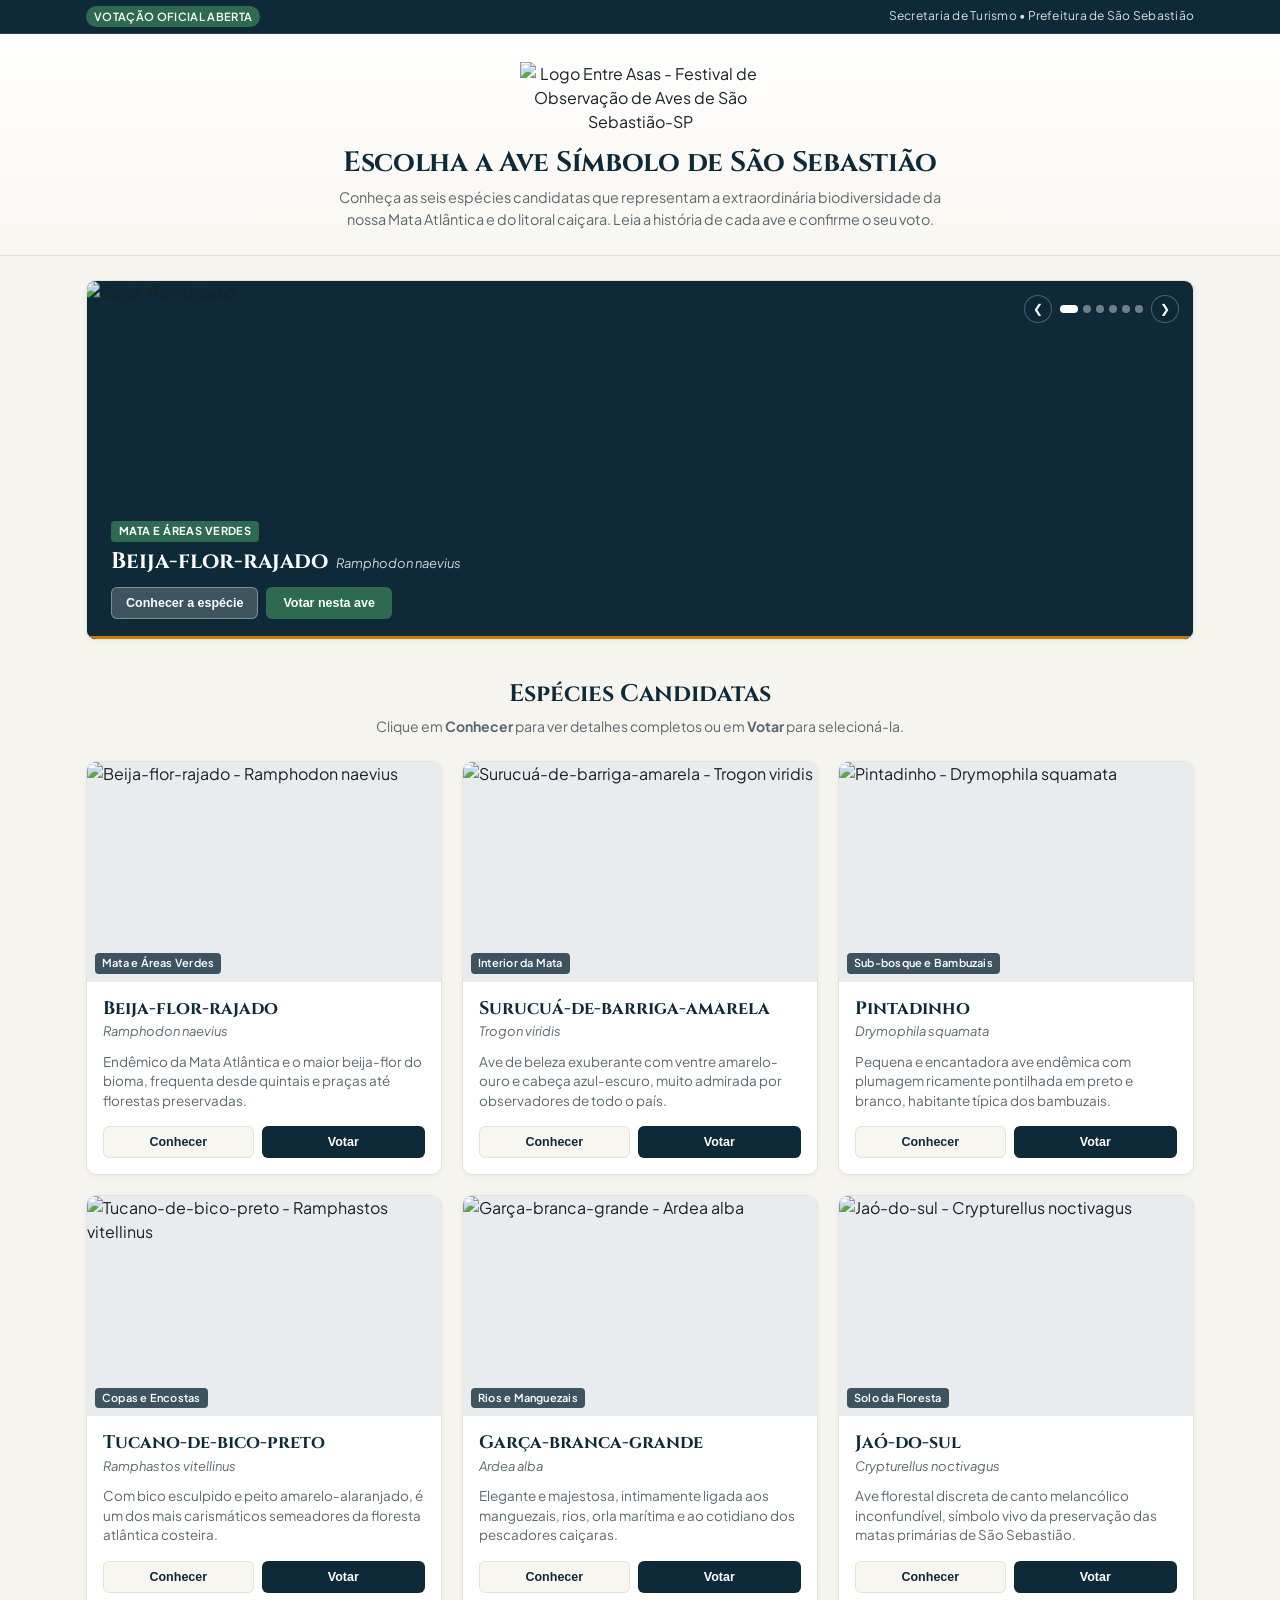
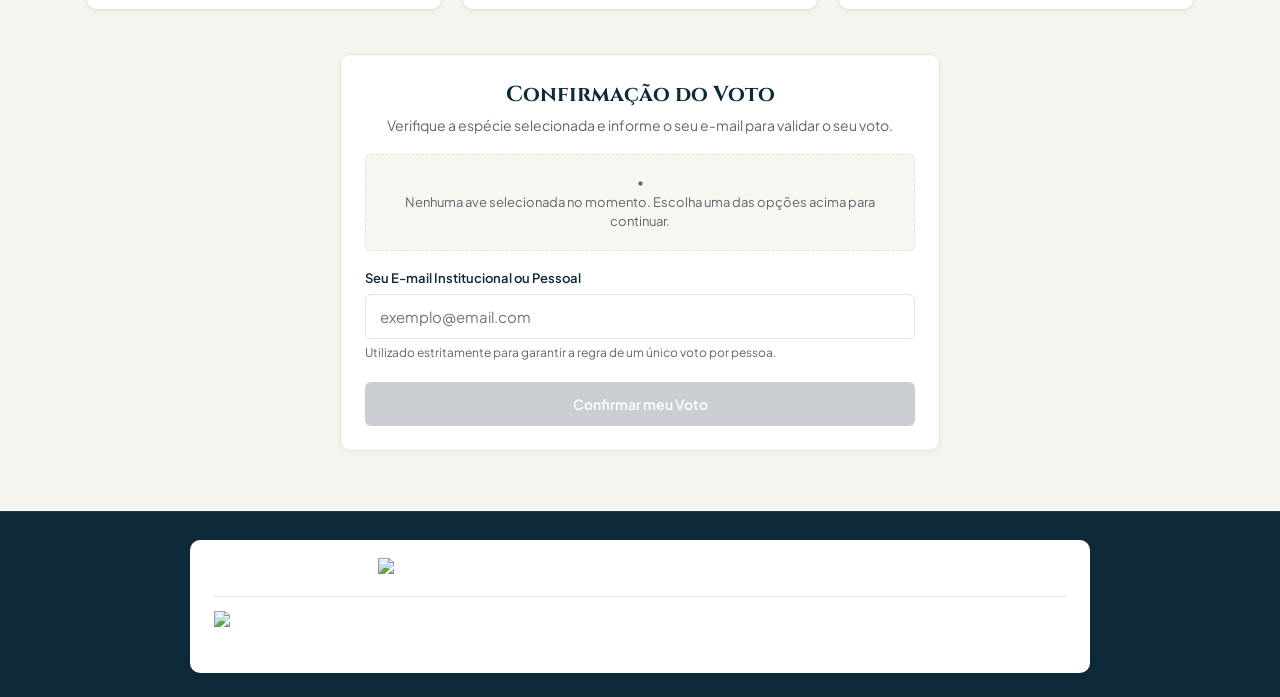
==== commit d06ab826: "Implementa modal central de aviso e banner inline de duplicidade de voto" ====
--- a/index.html
+++ b/index.html
@@ -53,7 +53,7 @@
     <!-- Section Header for Grid -->
     <section class="section-header">
       <h2 class="section-title">Espécies Candidatas</h2>
-      <p class="section-subtitle">Clique em <strong>Conhecer a espécie</strong> para ver detalhes completos ou em <strong>Votar nesta ave</strong> para selecioná-la.</p>
+      <p class="section-subtitle">Clique em <strong>Conhecer</strong> para ver detalhes completos ou em <strong>Votar</strong> para selecioná-la.</p>
     </section>
 
     <!-- Grid of Birds -->
@@ -65,6 +65,21 @@
         <div class="voting-card__header">
           <h3 class="voting-card__title">Confirmação do Voto</h3>
           <p class="voting-card__desc">Verifique a espécie selecionada e informe o seu e-mail para validar o seu voto.</p>
+        </div>
+
+        <!-- Banner de Alerta Inline de Erro / Duplicidade -->
+        <div class="form-alert-banner" id="formAlertBanner" style="display: none;" role="alert">
+          <div class="form-alert-banner__icon">
+            <svg viewBox="0 0 24 24" fill="none" stroke="currentColor" stroke-width="2.5" stroke-linecap="round" stroke-linejoin="round">
+              <circle cx="12" cy="12" r="10"></circle>
+              <line x1="12" y1="8" x2="12" y2="12"></line>
+              <line x1="12" y1="16" x2="12.01" y2="16"></line>
+            </svg>
+          </div>
+          <div class="form-alert-banner__content">
+            <strong class="form-alert-banner__title" id="formAlertTitle">Aviso Importante</strong>
+            <p class="form-alert-banner__text" id="formAlertText"></p>
+          </div>
         </div>
 
         <form id="voteForm" class="vote-form" novalidate>
@@ -160,6 +175,29 @@
     </div>
   </div>
 
+  <!-- Alert / Warning Modal (Para Voto Já Registrado ou Erros em Alto Destaque) -->
+  <div class="modal-overlay" id="alertModal" aria-hidden="true" role="dialog" aria-modal="true">
+    <div class="modal-card modal-card--alert">
+      <div class="alert-modal-content">
+        <div class="alert-icon-wrap">
+          <svg class="alert-icon" viewBox="0 0 24 24" fill="none" stroke="currentColor" stroke-width="2.5" stroke-linecap="round" stroke-linejoin="round">
+            <circle cx="12" cy="12" r="10"></circle>
+            <line x1="12" y1="8" x2="12" y2="12"></line>
+            <line x1="12" y1="16" x2="12.01" y2="16"></line>
+          </svg>
+        </div>
+        <h3 class="alert-modal-title" id="alertModalTitle">Aviso de Votação</h3>
+        <p class="alert-modal-message" id="alertModalMessage">
+          Identificamos uma restrição no registro do voto.
+        </p>
+        <div class="alert-modal-detail" id="alertModalDetail" style="display:none;"></div>
+        <div class="modal-footer" style="margin-top:20px; border:none; padding:0;">
+          <button type="button" class="btn btn-primary" id="btnAlertModalClose">Entendido / Informar Outro E-mail</button>
+        </div>
+      </div>
+    </div>
+  </div>
+
   <!-- Toast Notification Container -->
   <div class="toast-container" id="toastContainer" aria-live="polite"></div>
 
--- a/styles.css
+++ b/styles.css
@@ -31,8 +31,12 @@
   /* Estados */
   --color-success: #1b4332;
   --color-success-bg: #edf7f2;
-  --color-error: #b91c1c;
-  --color-error-bg: #fef2f2;
+  --color-error: #c0392b;
+  --color-error-bg: #fdf2f2;
+  --color-error-border: #f5c6cb;
+  --color-warning: #d97706;
+  --color-warning-bg: #fffbeb;
+  --color-warning-border: #fde68a;
 
   /* Efeitos */
   --radius-sm: 6px;
@@ -41,7 +45,7 @@
   --shadow-sm: 0 2px 6px rgba(14, 42, 56, 0.04);
   --shadow-md: 0 8px 24px rgba(14, 42, 56, 0.08);
   --shadow-lg: 0 16px 48px rgba(14, 42, 56, 0.12);
-  --transition: all 0.25s cubic-bezier(0.16, 1, 0.3, 1);
+  --transition: all 0.22s cubic-bezier(0.16, 1, 0.3, 1);
 }
 
 *, *::before, *::after {
@@ -53,29 +57,34 @@
 html {
   scroll-behavior: smooth;
   font-size: 16px;
+  min-height: 100%;
+  overflow-x: hidden;
 }
 
 body {
   font-family: var(--font-sans);
   background-color: var(--color-bg);
   color: var(--color-text-main);
-  line-height: 1.6;
+  line-height: 1.5;
+  min-height: 100%;
+  overflow-x: hidden;
   -webkit-font-smoothing: antialiased;
   -moz-osx-font-smoothing: grayscale;
 }
 
 .container {
   width: 100%;
-  max-width: 1200px;
+  max-width: 1140px;
   margin: 0 auto;
-  padding: 0 24px;
-}
-
+  padding: 0 16px;
+}
+
+/* Top Announcement Bar */
 .top-bar {
   background-color: var(--color-primary);
   color: rgba(255, 255, 255, 0.85);
-  font-size: 0.8125rem;
-  padding: 8px 0;
+  font-size: 0.75rem;
+  padding: 6px 0;
   border-bottom: 1px solid rgba(255, 255, 255, 0.1);
 }
 
@@ -84,7 +93,7 @@
   justify-content: space-between;
   align-items: center;
   flex-wrap: wrap;
-  gap: 8px;
+  gap: 6px;
 }
 
 .badge-status {
@@ -92,11 +101,11 @@
   align-items: center;
   background-color: var(--color-accent);
   color: #ffffff;
-  padding: 3px 10px;
+  padding: 2px 8px;
   border-radius: 999px;
   font-weight: 600;
-  font-size: 0.75rem;
-  letter-spacing: 0.04em;
+  font-size: 0.7rem;
+  letter-spacing: 0.03em;
   text-transform: uppercase;
 }
 
@@ -108,9 +117,10 @@
   letter-spacing: 0.02em;
 }
 
+/* Hero Header */
 .hero {
   background: linear-gradient(180deg, #ffffff 0%, var(--color-sand) 100%);
-  padding: 44px 0 36px;
+  padding: 28px 0 24px;
   text-align: center;
   border-bottom: 1px solid var(--color-border);
 }
@@ -119,44 +129,45 @@
   display: flex;
   flex-direction: column;
   align-items: center;
-  max-width: 860px;
+  max-width: 780px;
 }
 
 .hero__brand {
-  margin-bottom: 20px;
+  margin-bottom: 12px;
 }
 
 .hero__logo {
-  max-width: 320px;
+  max-width: 240px;
   height: auto;
   display: block;
 }
 
 .hero__title {
   font-family: var(--font-serif);
-  font-size: 2.25rem;
+  font-size: 1.75rem;
   font-weight: 700;
   color: var(--color-primary);
-  line-height: 1.25;
-  margin-bottom: 14px;
+  line-height: 1.2;
+  margin-bottom: 8px;
   letter-spacing: -0.01em;
 }
 
 .hero__subtitle {
-  font-size: 1.0625rem;
+  font-size: 0.9rem;
   color: var(--color-text-muted);
-  max-width: 720px;
-  margin-bottom: 8px;
-}
-
+  max-width: 620px;
+  line-height: 1.5;
+}
+
+/* Cinematic Carousel / Ken Burns Showcase Banner */
 .showcase-section {
   position: relative;
-  border-radius: var(--radius-lg);
+  border-radius: var(--radius-md);
   overflow: hidden;
-  margin-bottom: 56px;
+  margin-bottom: 36px;
   background-color: var(--color-primary);
-  box-shadow: var(--shadow-md);
-  height: 480px;
+  box-shadow: var(--shadow-sm);
+  height: 360px;
   border: 1px solid var(--color-border);
 }
 
@@ -174,7 +185,7 @@
   height: 100%;
   opacity: 0;
   visibility: hidden;
-  transition: opacity 1s cubic-bezier(0.4, 0, 0.2, 1), visibility 1s;
+  transition: opacity 0.75s ease, visibility 0.75s;
   overflow: hidden;
 }
 
@@ -198,48 +209,34 @@
   height: 100%;
   object-fit: cover;
   transform: scale(1);
-  transition: transform 7.5s cubic-bezier(0.1, 0.8, 0.3, 1);
+  transition: transform 5s cubic-bezier(0.1, 0.8, 0.3, 1);
 }
 
 .showcase-slide.is-active .showcase-img {
-  transform: scale(1.08);
+  transform: scale(1.06);
 }
 
 .showcase-overlay {
   position: absolute;
-  top: 0;
-  left: 0;
-  width: 100%;
-  height: 100%;
+  inset: 0;
   background: linear-gradient(
-    90deg,
+    0deg,
     rgba(14, 42, 56, 0.92) 0%,
-    rgba(14, 42, 56, 0.75) 45%,
-    rgba(14, 42, 56, 0.2) 100%
+    rgba(14, 42, 56, 0.45) 45%,
+    rgba(14, 42, 56, 0.05) 85%
   );
   display: flex;
-  align-items: center;
-  padding: 40px 60px;
-}
-
-@media (max-width: 768px) {
-  .showcase-overlay {
-    background: linear-gradient(
-      180deg,
-      rgba(14, 42, 56, 0.3) 0%,
-      rgba(14, 42, 56, 0.95) 60%
-    );
-    align-items: flex-end;
-    padding: 24px;
-  }
+  align-items: flex-end;
+  padding: 20px 24px;
 }
 
 .showcase-content {
-  max-width: 540px;
-  color: #ffffff;
-  transform: translateY(12px);
+  width: 100%;
+  max-width: 680px;
+  color: #ffffff;
+  transform: translateY(8px);
   opacity: 0;
-  transition: all 0.6s cubic-bezier(0.16, 1, 0.3, 1) 0.3s;
+  transition: all 0.4s ease 0.15s;
 }
 
 .showcase-slide.is-active .showcase-content {
@@ -251,54 +248,50 @@
   display: inline-block;
   background: var(--color-accent);
   color: #ffffff;
-  font-size: 0.75rem;
+  font-size: 0.6875rem;
   font-weight: 700;
   text-transform: uppercase;
-  letter-spacing: 0.06em;
-  padding: 4px 10px;
+  letter-spacing: 0.04em;
+  padding: 2px 8px;
   border-radius: 4px;
+  margin-bottom: 6px;
+}
+
+.showcase-header-row {
+  display: flex;
+  align-items: baseline;
+  flex-wrap: wrap;
+  gap: 8px;
   margin-bottom: 12px;
 }
 
 .showcase-title {
   font-family: var(--font-serif);
-  font-size: 2rem;
+  font-size: 1.4rem;
   line-height: 1.2;
-  margin-bottom: 4px;
   color: #ffffff;
 }
 
 .showcase-scientific {
-  font-size: 1rem;
+  font-size: 0.8125rem;
   font-style: italic;
   color: rgba(255, 255, 255, 0.8);
-  margin-bottom: 14px;
-}
-
-.showcase-text {
-  font-size: 0.9375rem;
-  line-height: 1.6;
-  color: rgba(255, 255, 255, 0.9);
-  margin-bottom: 24px;
-  display: -webkit-box;
-  -webkit-line-clamp: 4;
-  -webkit-box-orient: vertical;
-  overflow: hidden;
 }
 
 .showcase-actions {
   display: flex;
-  gap: 12px;
+  gap: 8px;
+  flex-wrap: wrap;
 }
 
 .showcase-btn-info {
   background: rgba(255, 255, 255, 0.2);
-  backdrop-filter: blur(8px);
-  color: #ffffff;
-  border: 1px solid rgba(255, 255, 255, 0.4);
-  padding: 10px 18px;
+  backdrop-filter: blur(6px);
+  color: #ffffff;
+  border: 1px solid rgba(255, 255, 255, 0.35);
+  padding: 8px 14px;
   border-radius: var(--radius-sm);
-  font-size: 0.875rem;
+  font-size: 0.78125rem;
   font-weight: 600;
   cursor: pointer;
   transition: var(--transition);
@@ -312,9 +305,9 @@
   background: var(--color-accent);
   color: #ffffff;
   border: 1px solid transparent;
-  padding: 10px 20px;
+  padding: 8px 16px;
   border-radius: var(--radius-sm);
-  font-size: 0.875rem;
+  font-size: 0.78125rem;
   font-weight: 600;
   cursor: pointer;
   transition: var(--transition);
@@ -322,54 +315,45 @@
 
 .showcase-btn-vote:hover {
   background: var(--color-accent-hover);
-  transform: translateY(-1px);
 }
 
 .showcase-controls {
   position: absolute;
-  bottom: 20px;
-  right: 32px;
+  top: 14px;
+  right: 14px;
   z-index: 10;
   display: flex;
   align-items: center;
-  gap: 14px;
-}
-
-@media (max-width: 768px) {
-  .showcase-controls {
-    bottom: 12px;
-    right: 16px;
-  }
+  gap: 8px;
 }
 
 .showcase-arrow {
   background: rgba(14, 42, 56, 0.6);
-  border: 1px solid rgba(255, 255, 255, 0.3);
-  color: #ffffff;
-  width: 34px;
-  height: 34px;
+  border: 1px solid rgba(255, 255, 255, 0.25);
+  color: #ffffff;
+  width: 28px;
+  height: 28px;
   border-radius: 50%;
   display: flex;
   align-items: center;
   justify-content: center;
   cursor: pointer;
   transition: var(--transition);
-  font-size: 0.875rem;
+  font-size: 0.75rem;
 }
 
 .showcase-arrow:hover {
   background: rgba(14, 42, 56, 0.95);
-  border-color: #ffffff;
 }
 
 .showcase-dots {
   display: flex;
-  gap: 6px;
+  gap: 5px;
 }
 
 .showcase-dot {
-  width: 10px;
-  height: 10px;
+  width: 8px;
+  height: 8px;
   border-radius: 50%;
   background: rgba(255, 255, 255, 0.4);
   cursor: pointer;
@@ -378,7 +362,7 @@
 
 .showcase-dot.is-active {
   background: #ffffff;
-  width: 24px;
+  width: 18px;
   border-radius: 999px;
 }
 
@@ -386,64 +370,73 @@
   position: absolute;
   bottom: 0;
   left: 0;
-  height: 3px;
+  height: 2.5px;
   background: var(--color-gold);
   width: 0%;
   z-index: 12;
   transition: width 0.1s linear;
 }
 
+/* Main Content & Section Header */
 .main-content {
-  padding: 40px 24px 80px;
+  padding: 24px 16px 60px;
 }
 
 .section-header {
   text-align: center;
-  margin-bottom: 36px;
+  margin-bottom: 24px;
 }
 
 .section-title {
   font-family: var(--font-serif);
-  font-size: 1.75rem;
+  font-size: 1.5rem;
   color: var(--color-primary);
-  margin-bottom: 8px;
+  margin-bottom: 4px;
 }
 
 .section-subtitle {
-  font-size: 0.9375rem;
+  font-size: 0.875rem;
   color: var(--color-text-muted);
 }
 
+/* Birds Grid */
 .birds-grid {
   display: grid;
   grid-template-columns: repeat(3, 1fr);
-  gap: 28px;
-  margin-bottom: 56px;
-}
-
-@media (max-width: 992px) {
+  gap: 20px;
+  margin-bottom: 44px;
+}
+
+@media (max-width: 900px) {
   .birds-grid {
     grid-template-columns: repeat(2, 1fr);
-    gap: 20px;
+    gap: 16px;
   }
 }
 
-@media (max-width: 640px) {
+@media (max-width: 600px) {
   .birds-grid {
     grid-template-columns: 1fr;
-    gap: 20px;
+    gap: 16px;
   }
   .hero__title {
-    font-size: 1.75rem;
+    font-size: 1.45rem;
   }
   .hero__logo {
-    max-width: 240px;
+    max-width: 190px;
   }
   .showcase-section {
-    height: 420px;
+    height: 280px;
   }
-}
-
+  .showcase-overlay {
+    padding: 16px;
+  }
+  .showcase-title {
+    font-size: 1.2rem;
+  }
+}
+
+/* Bird Card */
 .bird-card {
   background: var(--color-surface);
   border: 1.5px solid var(--color-border);
@@ -457,7 +450,7 @@
 }
 
 .bird-card:hover {
-  transform: translateY(-5px);
+  transform: translateY(-3px);
   border-color: var(--color-border-hover);
   box-shadow: var(--shadow-md);
 }
@@ -471,7 +464,7 @@
 .bird-card__media {
   position: relative;
   width: 100%;
-  height: 260px;
+  height: 220px;
   overflow: hidden;
   background-color: #e9ecef;
 }
@@ -480,39 +473,39 @@
   width: 100%;
   height: 100%;
   object-fit: cover;
-  transition: transform 0.4s ease;
+  transition: transform 0.3s ease;
 }
 
 .bird-card:hover .bird-card__img {
-  transform: scale(1.04);
+  transform: scale(1.03);
 }
 
 .bird-card__tag {
   position: absolute;
-  top: 12px;
-  left: 12px;
-  background: rgba(14, 42, 56, 0.82);
-  backdrop-filter: blur(6px);
-  color: #ffffff;
-  font-size: 0.75rem;
+  bottom: 8px;
+  left: 8px;
+  background: rgba(14, 42, 56, 0.78);
+  backdrop-filter: blur(4px);
+  color: #ffffff;
+  font-size: 0.6875rem;
   font-weight: 600;
-  padding: 4px 10px;
+  padding: 2px 7px;
   border-radius: 4px;
   letter-spacing: 0.02em;
 }
 
 .bird-card__selected-badge {
   position: absolute;
-  top: 12px;
-  right: 12px;
+  top: 8px;
+  right: 8px;
   background: var(--color-accent);
   color: #ffffff;
-  font-size: 0.75rem;
+  font-size: 0.6875rem;
   font-weight: 700;
-  padding: 4px 10px;
+  padding: 3px 8px;
   border-radius: 4px;
   display: none;
-  box-shadow: 0 2px 8px rgba(0,0,0,0.2);
+  box-shadow: 0 2px 6px rgba(0,0,0,0.25);
 }
 
 .bird-card.is-selected .bird-card__selected-badge {
@@ -520,7 +513,7 @@
 }
 
 .bird-card__body {
-  padding: 20px;
+  padding: 16px;
   display: flex;
   flex-direction: column;
   flex-grow: 1;
@@ -528,24 +521,24 @@
 
 .bird-card__title {
   font-family: var(--font-serif);
-  font-size: 1.25rem;
+  font-size: 1.125rem;
   color: var(--color-primary);
-  line-height: 1.3;
-  margin-bottom: 4px;
+  line-height: 1.25;
+  margin-bottom: 2px;
 }
 
 .bird-card__scientific {
-  font-size: 0.875rem;
+  font-size: 0.8125rem;
   font-style: italic;
   color: var(--color-text-muted);
-  margin-bottom: 12px;
+  margin-bottom: 10px;
 }
 
 .bird-card__excerpt {
-  font-size: 0.9rem;
+  font-size: 0.84375rem;
   color: var(--color-text-muted);
-  line-height: 1.5;
-  margin-bottom: 20px;
+  line-height: 1.45;
+  margin-bottom: 16px;
   flex-grow: 1;
   display: -webkit-box;
   -webkit-line-clamp: 3;
@@ -555,7 +548,7 @@
 
 .bird-card__actions {
   display: flex;
-  gap: 10px;
+  gap: 8px;
   margin-top: auto;
 }
 
@@ -564,9 +557,9 @@
   background: var(--color-sand);
   color: var(--color-primary);
   border: 1px solid var(--color-border);
-  padding: 10px 12px;
+  padding: 8px 10px;
   border-radius: var(--radius-sm);
-  font-size: 0.8125rem;
+  font-size: 0.78125rem;
   font-weight: 600;
   cursor: pointer;
   transition: var(--transition);
@@ -575,17 +568,16 @@
 
 .bird-card__btn-info:hover {
   background: #e9e5dc;
-  color: var(--color-primary-light);
 }
 
 .bird-card__btn-vote {
-  flex: 1.2;
+  flex: 1.1;
   background: var(--color-primary);
   color: #ffffff;
   border: 1px solid transparent;
-  padding: 10px 12px;
+  padding: 8px 10px;
   border-radius: var(--radius-sm);
-  font-size: 0.8125rem;
+  font-size: 0.78125rem;
   font-weight: 600;
   cursor: pointer;
   transition: var(--transition);
@@ -601,8 +593,9 @@
   border-color: var(--color-accent-hover);
 }
 
+/* Voting Section */
 .voting-section {
-  max-width: 680px;
+  max-width: 600px;
   margin: 0 auto;
 }
 
@@ -610,51 +603,99 @@
   background: var(--color-surface);
   border: 1.5px solid var(--color-border);
   border-radius: var(--radius-md);
-  padding: 32px;
+  padding: 24px;
   box-shadow: var(--shadow-sm);
 }
 
 .voting-card__header {
-  margin-bottom: 24px;
+  margin-bottom: 18px;
   text-align: center;
 }
 
 .voting-card__title {
   font-family: var(--font-serif);
-  font-size: 1.5rem;
+  font-size: 1.35rem;
   color: var(--color-primary);
-  margin-bottom: 6px;
+  margin-bottom: 4px;
 }
 
 .voting-card__desc {
+  font-size: 0.875rem;
+  color: var(--color-text-muted);
+}
+
+/* Banner de Alerta Inline Dentro do Card */
+.form-alert-banner {
+  display: flex;
+  align-items: flex-start;
+  gap: 12px;
+  background-color: var(--color-error-bg);
+  border: 1.5px solid var(--color-error-border);
+  border-left: 5px solid var(--color-error);
+  padding: 14px 16px;
+  border-radius: var(--radius-sm);
+  margin-bottom: 20px;
+  animation: fadeInDown 0.3s ease;
+}
+
+.form-alert-banner__icon {
+  width: 24px;
+  height: 24px;
+  flex-shrink: 0;
+  color: var(--color-error);
+}
+
+.form-alert-banner__icon svg {
+  width: 100%;
+  height: 100%;
+}
+
+.form-alert-banner__content {
+  flex-grow: 1;
+}
+
+.form-alert-banner__title {
+  display: block;
   font-size: 0.9375rem;
-  color: var(--color-text-muted);
+  color: #900c3f;
+  margin-bottom: 2px;
+}
+
+.form-alert-banner__text {
+  font-size: 0.84375rem;
+  color: #4a1525;
+  line-height: 1.4;
+}
+
+@keyframes fadeInDown {
+  from { opacity: 0; transform: translateY(-8px); }
+  to { opacity: 1; transform: translateY(0); }
 }
 
 .voting-closed-card {
   background: var(--color-surface);
   border: 1.5px solid var(--color-border);
   border-radius: var(--radius-md);
-  padding: 40px 32px;
+  padding: 32px 20px;
   text-align: center;
   box-shadow: var(--shadow-sm);
 }
 
 .voting-closed-title {
   font-family: var(--font-serif);
-  font-size: 1.625rem;
+  font-size: 1.45rem;
   color: var(--color-primary);
-  margin-bottom: 12px;
+  margin-bottom: 8px;
 }
 
 .voting-closed-desc {
-  font-size: 1rem;
+  font-size: 0.9375rem;
   color: var(--color-text-main);
-  margin-bottom: 10px;
+  margin-bottom: 8px;
 }
 
 .voting-closed-sub {
-  font-size: 0.875rem;
+  font-size: 0.8125rem;
   color: var(--color-text-muted);
 }
 
@@ -662,27 +703,27 @@
   background: var(--color-sand);
   border: 1px dashed var(--color-border);
   border-radius: var(--radius-sm);
-  padding: 16px;
-  margin-bottom: 24px;
+  padding: 12px;
+  margin-bottom: 18px;
   transition: var(--transition);
 }
 
 .selected-bird-preview__empty {
   text-align: center;
   color: var(--color-text-muted);
-  font-size: 0.875rem;
-  padding: 8px 0;
+  font-size: 0.8125rem;
+  padding: 6px 0;
 }
 
 .selected-bird-item {
   display: flex;
   align-items: center;
-  gap: 16px;
+  gap: 12px;
 }
 
 .selected-bird-item__img {
-  width: 64px;
-  height: 64px;
+  width: 52px;
+  height: 52px;
   border-radius: var(--radius-sm);
   object-fit: cover;
   border: 1px solid var(--color-border);
@@ -694,46 +735,46 @@
 
 .selected-bird-item__title {
   font-family: var(--font-serif);
-  font-size: 1.0625rem;
+  font-size: 0.9375rem;
   color: var(--color-primary);
   font-weight: 600;
 }
 
 .selected-bird-item__sub {
-  font-size: 0.8125rem;
+  font-size: 0.75rem;
   font-style: italic;
   color: var(--color-text-muted);
 }
 
 .selected-bird-item__tag {
-  font-size: 0.75rem;
+  font-size: 0.6875rem;
   background: var(--color-accent);
   color: #ffffff;
-  padding: 2px 8px;
+  padding: 2px 6px;
   border-radius: 4px;
   font-weight: 600;
   display: inline-block;
-  margin-top: 4px;
+  margin-top: 3px;
 }
 
 .form-group {
-  margin-bottom: 24px;
+  margin-bottom: 18px;
 }
 
 .form-label {
   display: block;
-  font-size: 0.875rem;
+  font-size: 0.8125rem;
   font-weight: 600;
   color: var(--color-primary);
-  margin-bottom: 8px;
+  margin-bottom: 6px;
 }
 
 .form-input {
   width: 100%;
-  padding: 14px 16px;
+  padding: 12px 14px;
   border: 1.5px solid var(--color-border);
   border-radius: var(--radius-sm);
-  font-size: 1rem;
+  font-size: 0.9375rem;
   font-family: var(--font-sans);
   color: var(--color-text-main);
   background: #ffffff;
@@ -748,19 +789,20 @@
 
 .form-input.is-invalid {
   border-color: var(--color-error);
+  background-color: #fffafa;
 }
 
 .form-helper {
   display: block;
-  font-size: 0.78125rem;
+  font-size: 0.75rem;
   color: var(--color-text-muted);
-  margin-top: 6px;
+  margin-top: 5px;
 }
 
 .form-error {
-  font-size: 0.8125rem;
+  font-size: 0.75rem;
   color: var(--color-error);
-  margin-top: 6px;
+  margin-top: 5px;
   display: none;
   font-weight: 500;
 }
@@ -770,16 +812,16 @@
 }
 
 .form-actions {
-  margin-top: 28px;
+  margin-top: 20px;
 }
 
 .btn {
   display: inline-flex;
   align-items: center;
   justify-content: center;
-  padding: 14px 28px;
+  padding: 12px 24px;
   border-radius: var(--radius-sm);
-  font-size: 0.9375rem;
+  font-size: 0.875rem;
   font-weight: 600;
   font-family: var(--font-sans);
   cursor: pointer;
@@ -798,14 +840,12 @@
 .btn-primary:hover:not(:disabled) {
   background-color: var(--color-accent-hover);
   box-shadow: var(--shadow-md);
-  transform: translateY(-1px);
 }
 
 .btn-primary:disabled {
   background-color: #bdc3c7;
   cursor: not-allowed;
   opacity: 0.8;
-  transform: none;
   box-shadow: none;
 }
 
@@ -821,8 +861,8 @@
 
 .spinner {
   display: none;
-  width: 18px;
-  height: 18px;
+  width: 16px;
+  height: 16px;
   border: 2px solid rgba(255, 255, 255, 0.4);
   border-top-color: #ffffff;
   border-radius: 50%;
@@ -842,19 +882,19 @@
   to { transform: rotate(360deg); }
 }
 
-/* Modals com suporte a iframe viewport */
+/* Modals */
 .modal-overlay {
   position: fixed;
   inset: 0;
-  width: 100%;
-  height: 100%;
-  background-color: rgba(14, 42, 56, 0.8);
+  width: 100vw;
+  height: 100vh;
+  background-color: rgba(14, 42, 56, 0.82);
   backdrop-filter: blur(6px);
   z-index: 1000;
   display: flex;
   align-items: center;
   justify-content: center;
-  padding: 24px;
+  padding: 16px;
   opacity: 0;
   visibility: hidden;
   overflow-y: auto;
@@ -869,13 +909,13 @@
 .modal-card {
   background: var(--color-surface);
   border-radius: var(--radius-md);
-  max-width: 640px;
+  max-width: 580px;
   width: 100%;
   max-height: 88vh;
   overflow-y: auto;
   position: relative;
   box-shadow: var(--shadow-lg);
-  transform: translateY(20px) scale(0.97);
+  transform: translateY(16px) scale(0.98);
   transition: var(--transition);
   margin: auto;
 }
@@ -886,15 +926,15 @@
 
 .modal-close {
   position: absolute;
-  top: 14px;
-  right: 14px;
-  background: rgba(14, 42, 56, 0.6);
+  top: 10px;
+  right: 10px;
+  background: rgba(14, 42, 56, 0.65);
   color: #ffffff;
   border: none;
-  width: 36px;
-  height: 36px;
+  width: 32px;
+  height: 32px;
   border-radius: 50%;
-  font-size: 1.5rem;
+  font-size: 1.3rem;
   display: flex;
   align-items: center;
   justify-content: center;
@@ -904,13 +944,13 @@
 }
 
 .modal-close:hover {
-  background: rgba(14, 42, 56, 0.9);
+  background: rgba(14, 42, 56, 0.95);
 }
 
 .modal-media {
   position: relative;
   width: 100%;
-  height: 300px;
+  height: 240px;
   background-color: #2c3e50;
 }
 
@@ -922,62 +962,62 @@
 
 .modal-badge {
   position: absolute;
-  bottom: 14px;
-  left: 14px;
+  bottom: 10px;
+  left: 10px;
   background: rgba(14, 42, 56, 0.85);
   backdrop-filter: blur(4px);
   color: #ffffff;
-  font-size: 0.8125rem;
+  font-size: 0.75rem;
   font-weight: 600;
-  padding: 4px 12px;
+  padding: 3px 10px;
   border-radius: 4px;
 }
 
 .modal-body {
-  padding: 28px;
+  padding: 20px;
 }
 
 .modal-header {
-  margin-bottom: 20px;
+  margin-bottom: 16px;
 }
 
 .modal-title {
   font-family: var(--font-serif);
-  font-size: 1.625rem;
+  font-size: 1.4rem;
   color: var(--color-primary);
-  margin-bottom: 4px;
+  margin-bottom: 2px;
 }
 
 .modal-scientific {
-  font-size: 0.9375rem;
+  font-size: 0.875rem;
   font-style: italic;
   color: var(--color-text-muted);
 }
 
 .modal-section-title {
-  font-size: 1rem;
+  font-size: 0.9375rem;
   font-weight: 700;
   color: var(--color-primary);
-  margin-bottom: 10px;
+  margin-bottom: 8px;
   text-transform: uppercase;
   letter-spacing: 0.03em;
 }
 
 .modal-description {
-  font-size: 0.9375rem;
+  font-size: 0.875rem;
   color: var(--color-text-main);
-  line-height: 1.7;
+  line-height: 1.6;
 }
 
 .modal-description p {
-  margin-bottom: 12px;
+  margin-bottom: 10px;
 }
 
 .modal-footer {
   display: flex;
-  gap: 12px;
-  margin-top: 28px;
-  padding-top: 20px;
+  gap: 10px;
+  margin-top: 20px;
+  padding-top: 16px;
   border-top: 1px solid var(--color-border);
 }
 
@@ -985,81 +1025,134 @@
   flex: 1;
 }
 
+/* Modal de Sucesso */
 .modal-card--success {
-  max-width: 480px;
+  max-width: 440px;
   text-align: center;
-  padding: 36px 28px;
+  padding: 28px 20px;
 }
 
 .success-icon-wrap {
-  width: 64px;
-  height: 64px;
+  width: 56px;
+  height: 56px;
   background: var(--color-success-bg);
   color: var(--color-accent);
   border-radius: 50%;
   display: inline-flex;
   align-items: center;
   justify-content: center;
-  margin-bottom: 18px;
+  margin-bottom: 14px;
 }
 
 .success-icon {
-  width: 32px;
-  height: 32px;
+  width: 28px;
+  height: 28px;
 }
 
 .success-title {
   font-family: var(--font-serif);
-  font-size: 1.5rem;
+  font-size: 1.35rem;
   color: var(--color-primary);
-  margin-bottom: 10px;
+  margin-bottom: 8px;
 }
 
 .success-message {
-  font-size: 0.9375rem;
+  font-size: 0.875rem;
   color: var(--color-text-muted);
-  margin-bottom: 18px;
+  margin-bottom: 14px;
 }
 
 .success-bird-card {
   background: var(--color-sand);
   border: 1px solid var(--color-border);
   border-radius: var(--radius-sm);
-  padding: 14px;
-  margin-bottom: 18px;
-  font-size: 0.9375rem;
+  padding: 12px;
+  margin-bottom: 14px;
+  font-size: 0.875rem;
   font-weight: 600;
   color: var(--color-primary);
 }
 
 .success-subtext {
+  font-size: 0.75rem;
+  color: var(--color-text-muted);
+  margin-bottom: 16px;
+}
+
+/* Modal de Alerta / Duplicidade em Alto Destaque */
+.modal-card--alert {
+  max-width: 460px;
+  text-align: center;
+  padding: 32px 24px;
+  border-top: 5px solid var(--color-error);
+}
+
+.alert-icon-wrap {
+  width: 60px;
+  height: 60px;
+  background: var(--color-error-bg);
+  color: var(--color-error);
+  border: 2px solid var(--color-error-border);
+  border-radius: 50%;
+  display: inline-flex;
+  align-items: center;
+  justify-content: center;
+  margin-bottom: 16px;
+}
+
+.alert-icon {
+  width: 32px;
+  height: 32px;
+}
+
+.alert-modal-title {
+  font-family: var(--font-serif);
+  font-size: 1.35rem;
+  color: #78281f;
+  margin-bottom: 10px;
+}
+
+.alert-modal-message {
+  font-size: 0.9375rem;
+  color: #333333;
+  line-height: 1.5;
+  margin-bottom: 14px;
+}
+
+.alert-modal-detail {
+  background: #fdf6f0;
+  border: 1px solid #f0ded0;
+  border-radius: var(--radius-sm);
+  padding: 10px 14px;
   font-size: 0.8125rem;
-  color: var(--color-text-muted);
-  margin-bottom: 20px;
-}
-
+  color: #7d481f;
+  margin-bottom: 16px;
+  text-align: left;
+}
+
+/* Toast */
 .toast-container {
   position: fixed;
-  bottom: 24px;
-  right: 24px;
+  bottom: 20px;
+  right: 20px;
   z-index: 1100;
   display: flex;
   flex-direction: column;
-  gap: 10px;
+  gap: 8px;
   pointer-events: none;
 }
 
 .toast {
   background: var(--color-primary);
   color: #ffffff;
-  padding: 14px 20px;
+  padding: 12px 16px;
   border-radius: var(--radius-sm);
-  font-size: 0.875rem;
+  font-size: 0.8125rem;
   font-weight: 500;
   box-shadow: var(--shadow-lg);
-  max-width: 380px;
+  max-width: 340px;
   pointer-events: auto;
-  animation: toastIn 0.3s cubic-bezier(0.16, 1, 0.3, 1);
+  animation: toastIn 0.25s ease;
   border-left: 4px solid var(--color-accent);
 }
 
@@ -1072,14 +1165,15 @@
 }
 
 @keyframes toastIn {
-  from { opacity: 0; transform: translateY(16px); }
+  from { opacity: 0; transform: translateY(12px); }
   to { opacity: 1; transform: translateY(0); }
 }
 
+/* Footer */
 .footer {
   background-color: var(--color-primary);
   color: rgba(255, 255, 255, 0.8);
-  padding: 40px 0 32px;
+  padding: 28px 0 24px;
   text-align: center;
   border-top: 1px solid rgba(255, 255, 255, 0.08);
 }
@@ -1093,13 +1187,13 @@
 .footer-logos-card {
   background: #ffffff;
   border-radius: var(--radius-md);
-  padding: 24px 32px;
-  width: 100%;
-  max-width: 980px;
-  box-shadow: var(--shadow-md);
+  padding: 18px 24px;
+  width: 100%;
+  max-width: 900px;
+  box-shadow: var(--shadow-sm);
   display: flex;
   flex-direction: column;
-  gap: 20px;
+  gap: 14px;
 }
 
 .footer-logos-block {
@@ -1117,7 +1211,7 @@
 .footer-logo-img {
   max-width: 100%;
   height: auto;
-  max-height: 52px;
+  max-height: 44px;
   object-fit: contain;
   display: block;
 }
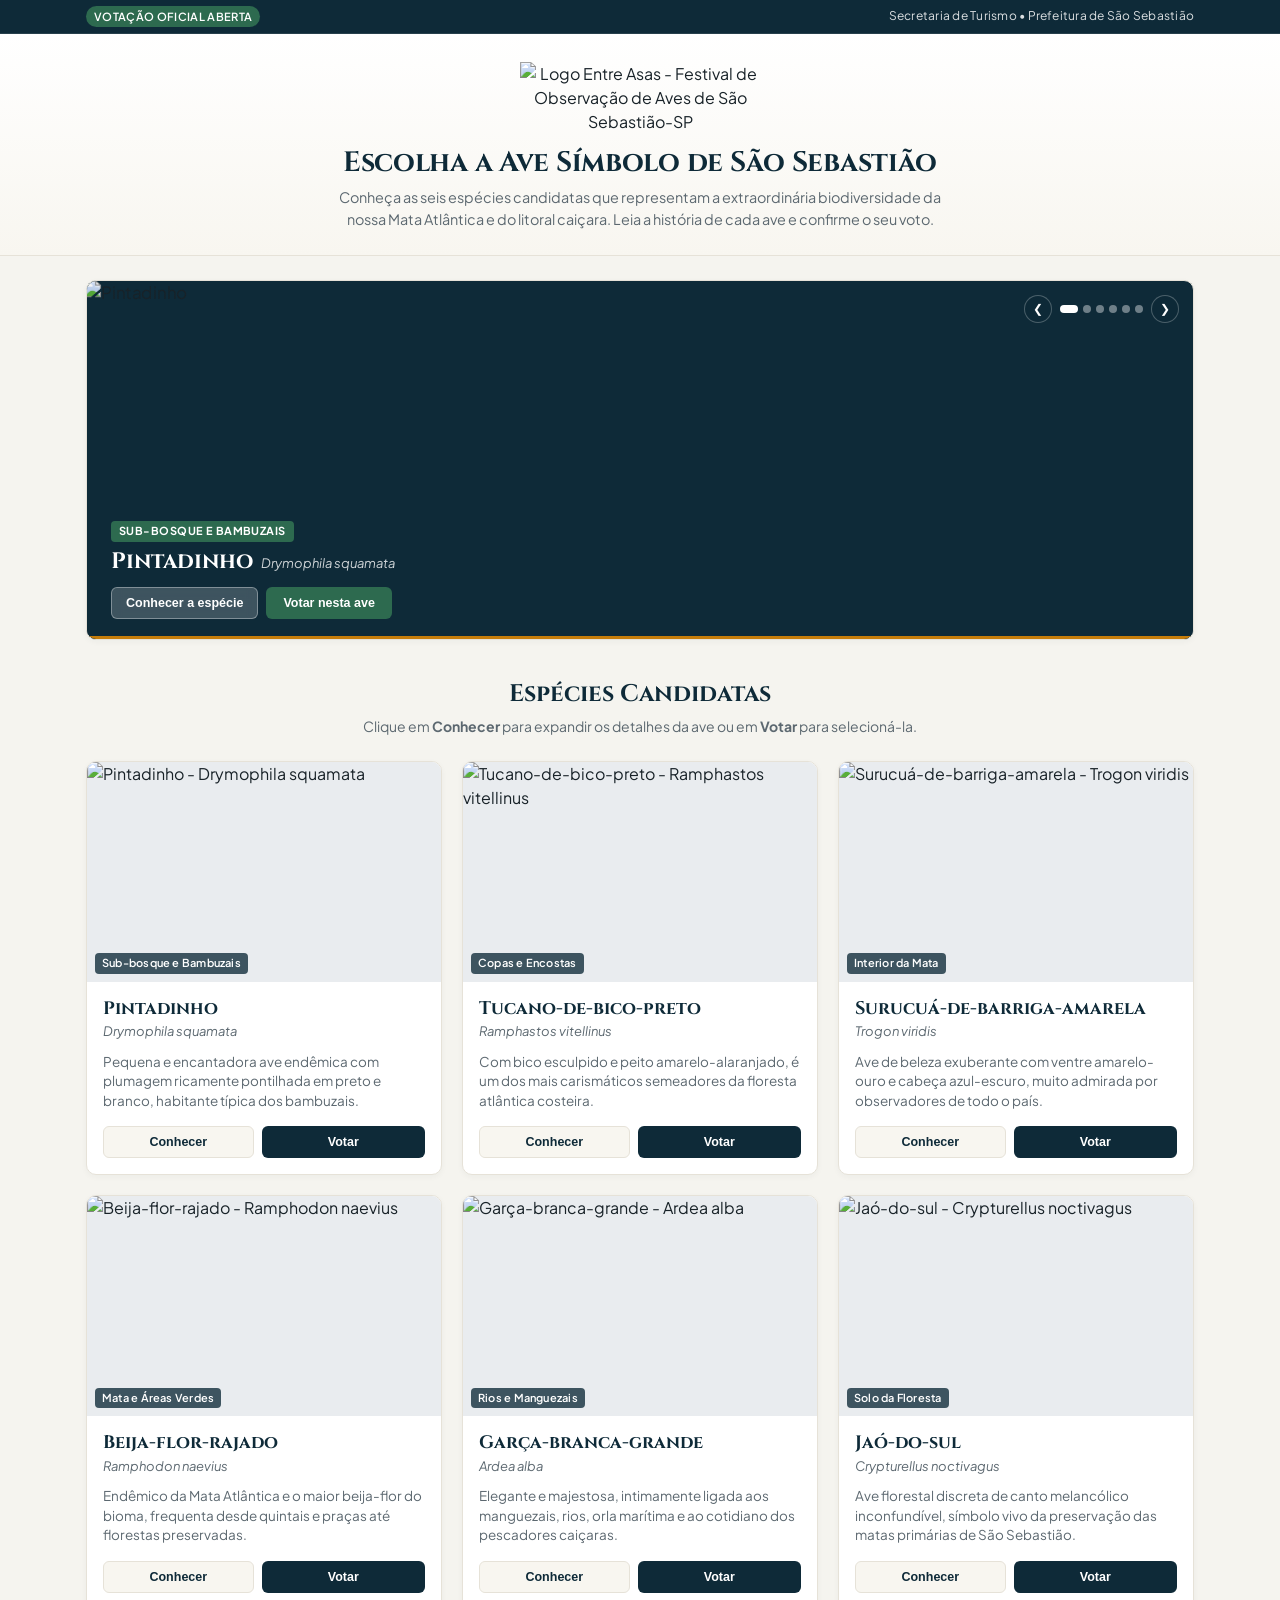
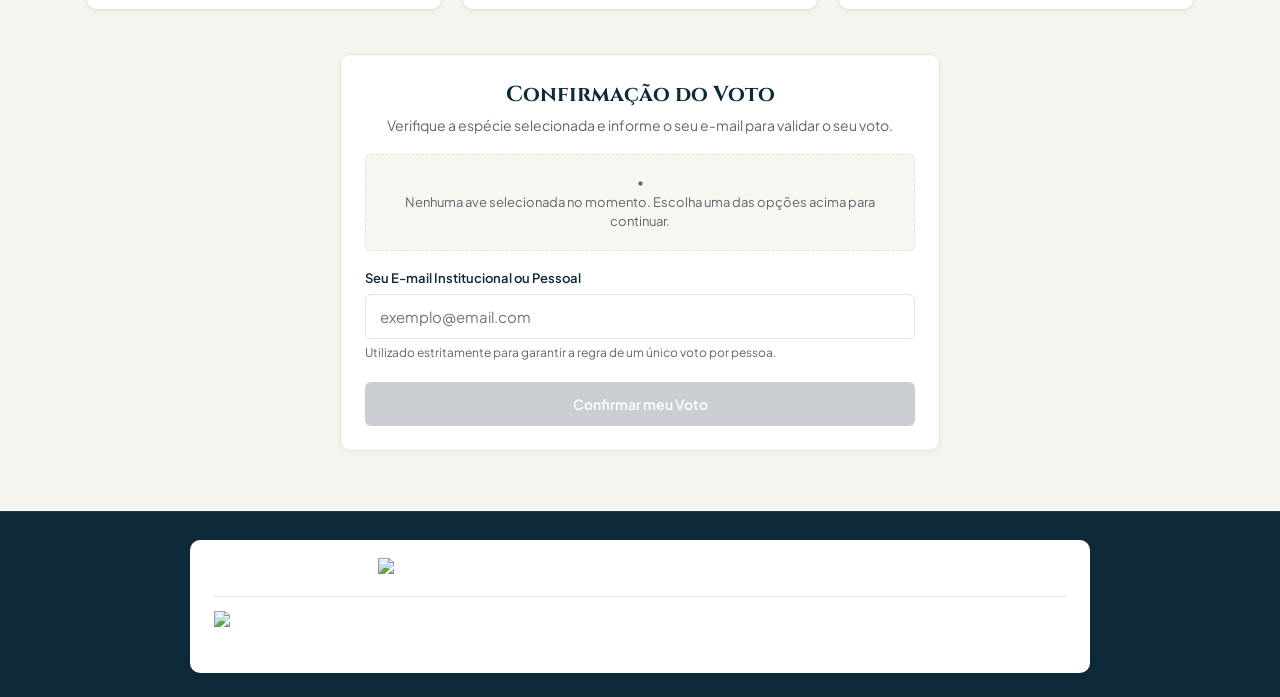
==== commit 2f8f8fa4: "Convert details and alerts to 100% inline expandable interface to prevent viewport cutoffs in iframe" ====
--- a/index.html
+++ b/index.html
@@ -53,21 +53,23 @@
     <!-- Section Header for Grid -->
     <section class="section-header">
       <h2 class="section-title">Espécies Candidatas</h2>
-      <p class="section-subtitle">Clique em <strong>Conhecer</strong> para ver detalhes completos ou em <strong>Votar</strong> para selecioná-la.</p>
+      <p class="section-subtitle">Clique em <strong>Conhecer</strong> para expandir os detalhes da ave ou em <strong>Votar</strong> para selecioná-la.</p>
     </section>
 
-    <!-- Grid of Birds -->
+    <!-- Grid of Birds (Cards com expansão inline dos detalhes) -->
     <div class="birds-grid" id="birdsGrid"></div>
 
     <!-- Voter Confirmation Section -->
     <section class="voting-section" id="votingSection">
+      
+      <!-- Card do Formulário de Voto -->
       <div class="voting-card" id="votingCard">
         <div class="voting-card__header">
           <h3 class="voting-card__title">Confirmação do Voto</h3>
           <p class="voting-card__desc">Verifique a espécie selecionada e informe o seu e-mail para validar o seu voto.</p>
         </div>
 
-        <!-- Banner de Alerta Inline de Erro / Duplicidade -->
+        <!-- Banner de Alerta Inline de Erro / Duplicidade (100% Visível no Campo de Visão) -->
         <div class="form-alert-banner" id="formAlertBanner" style="display: none;" role="alert">
           <div class="form-alert-banner__icon">
             <svg viewBox="0 0 24 24" fill="none" stroke="currentColor" stroke-width="2.5" stroke-linecap="round" stroke-linejoin="round">
@@ -77,7 +79,7 @@
             </svg>
           </div>
           <div class="form-alert-banner__content">
-            <strong class="form-alert-banner__title" id="formAlertTitle">Aviso Importante</strong>
+            <strong class="form-alert-banner__title" id="formAlertTitle">Atenção: Voto não computado</strong>
             <p class="form-alert-banner__text" id="formAlertText"></p>
           </div>
         </div>
@@ -114,92 +116,32 @@
         </form>
       </div>
 
+      <!-- Card de Sucesso Inline (Aparece exatamente no lugar do formulário, sem modais fora de vista) -->
+      <div class="voting-success-card" id="votingSuccessCard" style="display: none;">
+        <div class="success-icon-wrap">
+          <svg class="success-icon" viewBox="0 0 24 24" fill="none" stroke="currentColor" stroke-width="2.5" stroke-linecap="round" stroke-linejoin="round">
+            <path d="M20 6L9 17l-5-5"/>
+          </svg>
+        </div>
+        <h3 class="success-title">Voto Registrado com Sucesso!</h3>
+        <p class="success-message">
+          O seu voto para a eleição da Ave Símbolo de São Sebastião foi gravado oficialmente no sistema.
+        </p>
+        <div class="success-bird-card" id="successBirdCard"></div>
+        <p class="success-subtext">Agradecemos sua participação na valorização da nossa fauna e cultura caiçara.</p>
+        <div class="success-actions">
+          <button type="button" class="btn btn-primary" id="btnNewVoteAction">Registrar Próximo Voto</button>
+        </div>
+      </div>
+
       <!-- Mensagem quando a votação estiver encerrada -->
-      <div class="voting-closed-card" id="votingClosedCard" style="display:none;">
+      <div class="voting-closed-card" id="votingClosedCard" style="display: none;">
         <h3 class="voting-closed-title">Votação Encerrada</h3>
         <p class="voting-closed-desc">O período de votação oficial para a escolha da Ave Símbolo de São Sebastião foi finalizado. Agradecemos a expressiva participação de toda a comunidade!</p>
         <p class="voting-closed-sub">O resultado oficial será anunciado durante a programação do Festival de Observação de Aves Entre Asas.</p>
       </div>
     </section>
   </main>
-
-  <!-- Detail Modal for Bird Information -->
-  <div class="modal-overlay" id="birdModal" aria-hidden="true" role="dialog" aria-modal="true">
-    <div class="modal-card">
-      <button class="modal-close" id="modalCloseBtn" aria-label="Fechar detalhes">&times;</button>
-      
-      <div class="modal-media">
-        <img src="" alt="" class="modal-image" id="modalImg">
-        <span class="modal-badge" id="modalCategory">Mata Atlântica</span>
-      </div>
-
-      <div class="modal-body">
-        <header class="modal-header">
-          <h3 class="modal-title" id="modalTitle">Nome da Ave</h3>
-          <p class="modal-scientific" id="modalScientific">Nome Científico</p>
-        </header>
-
-        <div class="modal-text-content">
-          <h4 class="modal-section-title">Por que votar nesta espécie?</h4>
-          <div class="modal-description" id="modalDescription"></div>
-        </div>
-
-        <footer class="modal-footer">
-          <button type="button" class="btn btn-secondary" id="modalCloseAction">Fechar</button>
-          <button type="button" class="btn btn-primary" id="modalSelectAction">Escolher e Votar Nesta Ave</button>
-        </footer>
-      </div>
-    </div>
-  </div>
-
-  <!-- Success Modal -->
-  <div class="modal-overlay" id="successModal" aria-hidden="true" role="dialog" aria-modal="true">
-    <div class="modal-card modal-card--success">
-      <div class="success-content">
-        <div class="success-icon-wrap">
-          <svg class="success-icon" viewBox="0 0 24 24" fill="none" stroke="currentColor" stroke-width="2.5" stroke-linecap="round" stroke-linejoin="round">
-            <path d="M20 6L9 17l-5-5"/>
-          </svg>
-        </div>
-        <h3 class="success-title">Voto Registrado com Sucesso!</h3>
-        <p class="success-message" id="successMessageText">
-          O seu voto para a eleição da Ave Símbolo de São Sebastião foi gravado oficialmente no sistema.
-        </p>
-        <div class="success-bird-card" id="successBirdCard"></div>
-        <p class="success-subtext">Agradecemos sua participação na valorização da nossa fauna e cultura caiçara.</p>
-        <div class="modal-footer" style="margin-top:16px; border:none; padding:0; gap:10px;">
-          <button type="button" class="btn btn-primary" id="btnNewVoteAction">Registrar Próximo Voto</button>
-          <button type="button" class="btn btn-secondary" id="btnSuccessClose">Concluir</button>
-        </div>
-      </div>
-    </div>
-  </div>
-
-  <!-- Alert / Warning Modal (Para Voto Já Registrado ou Erros em Alto Destaque) -->
-  <div class="modal-overlay" id="alertModal" aria-hidden="true" role="dialog" aria-modal="true">
-    <div class="modal-card modal-card--alert">
-      <div class="alert-modal-content">
-        <div class="alert-icon-wrap">
-          <svg class="alert-icon" viewBox="0 0 24 24" fill="none" stroke="currentColor" stroke-width="2.5" stroke-linecap="round" stroke-linejoin="round">
-            <circle cx="12" cy="12" r="10"></circle>
-            <line x1="12" y1="8" x2="12" y2="12"></line>
-            <line x1="12" y1="16" x2="12.01" y2="16"></line>
-          </svg>
-        </div>
-        <h3 class="alert-modal-title" id="alertModalTitle">Aviso de Votação</h3>
-        <p class="alert-modal-message" id="alertModalMessage">
-          Identificamos uma restrição no registro do voto.
-        </p>
-        <div class="alert-modal-detail" id="alertModalDetail" style="display:none;"></div>
-        <div class="modal-footer" style="margin-top:20px; border:none; padding:0;">
-          <button type="button" class="btn btn-primary" id="btnAlertModalClose">Entendido / Informar Outro E-mail</button>
-        </div>
-      </div>
-    </div>
-  </div>
-
-  <!-- Toast Notification Container -->
-  <div class="toast-container" id="toastContainer" aria-live="polite"></div>
 
   <!-- Institutional Footer with High-Contrast Logos Only -->
   <footer class="footer">
--- a/styles.css
+++ b/styles.css
@@ -1,6 +1,7 @@
 /* ============================================================
    DESIGN SYSTEM — VOTAÇÃO AVE SÍMBOLO (FESTIVAL ENTRE ASAS)
    Paleta: Tons naturais de Mata Atlântica e Litoral (Sem tons roxos)
+   100% Inline — Sem modais popup que saem do campo de visão
    ============================================================ */
 
 :root {
@@ -405,6 +406,7 @@
   grid-template-columns: repeat(3, 1fr);
   gap: 20px;
   margin-bottom: 44px;
+  align-items: start;
 }
 
 @media (max-width: 900px) {
@@ -450,7 +452,6 @@
 }
 
 .bird-card:hover {
-  transform: translateY(-3px);
   border-color: var(--color-border-hover);
   box-shadow: var(--shadow-md);
 }
@@ -461,6 +462,11 @@
   box-shadow: 0 0 0 2px var(--color-accent), var(--shadow-md);
 }
 
+.bird-card.is-expanded {
+  border-color: var(--color-primary);
+  box-shadow: var(--shadow-lg);
+}
+
 .bird-card__media {
   position: relative;
   width: 100%;
@@ -480,6 +486,7 @@
   transform: scale(1.03);
 }
 
+/* Tag Discreta na Parte Inferior da Foto */
 .bird-card__tag {
   position: absolute;
   bottom: 8px;
@@ -540,10 +547,6 @@
   line-height: 1.45;
   margin-bottom: 16px;
   flex-grow: 1;
-  display: -webkit-box;
-  -webkit-line-clamp: 3;
-  -webkit-box-orient: vertical;
-  overflow: hidden;
 }
 
 .bird-card__actions {
@@ -564,10 +567,20 @@
   cursor: pointer;
   transition: var(--transition);
   text-align: center;
+  display: inline-flex;
+  align-items: center;
+  justify-content: center;
+  gap: 4px;
 }
 
 .bird-card__btn-info:hover {
   background: #e9e5dc;
+}
+
+.bird-card.is-expanded .bird-card__btn-info {
+  background: var(--color-primary);
+  color: #ffffff;
+  border-color: var(--color-primary);
 }
 
 .bird-card__btn-vote {
@@ -593,6 +606,58 @@
   border-color: var(--color-accent-hover);
 }
 
+/* Painel de Expansão Inline de Detalhes da Ave (100% no campo de visão) */
+.bird-card__details-drawer {
+  display: none;
+  background: var(--color-sand);
+  border-top: 1.5px solid var(--color-border);
+  padding: 16px;
+  animation: drawerSlideDown 0.25s ease-out;
+}
+
+.bird-card.is-expanded .bird-card__details-drawer {
+  display: block;
+}
+
+@keyframes drawerSlideDown {
+  from { opacity: 0; transform: translateY(-8px); }
+  to { opacity: 1; transform: translateY(0); }
+}
+
+.bird-card__details-title {
+  font-size: 0.8125rem;
+  font-weight: 700;
+  text-transform: uppercase;
+  letter-spacing: 0.04em;
+  color: var(--color-primary);
+  margin-bottom: 8px;
+}
+
+.bird-card__details-content {
+  font-size: 0.8125rem;
+  color: var(--color-text-main);
+  line-height: 1.55;
+  margin-bottom: 14px;
+}
+
+.bird-card__details-content p {
+  margin-bottom: 8px;
+}
+
+.bird-card__details-content p:last-child {
+  margin-bottom: 0;
+}
+
+.bird-card__details-actions {
+  display: flex;
+  gap: 8px;
+}
+
+.bird-card__details-actions .btn {
+  padding: 8px 12px;
+  font-size: 0.78125rem;
+}
+
 /* Voting Section */
 .voting-section {
   max-width: 600px;
@@ -624,7 +689,7 @@
   color: var(--color-text-muted);
 }
 
-/* Banner de Alerta Inline Dentro do Card */
+/* Banner de Alerta Inline de Erro / Duplicidade */
 .form-alert-banner {
   display: flex;
   align-items: flex-start;
@@ -670,6 +735,69 @@
 @keyframes fadeInDown {
   from { opacity: 0; transform: translateY(-8px); }
   to { opacity: 1; transform: translateY(0); }
+}
+
+/* Card de Sucesso Inline */
+.voting-success-card {
+  background: var(--color-surface);
+  border: 1.5px solid var(--color-border);
+  border-radius: var(--radius-md);
+  padding: 32px 24px;
+  text-align: center;
+  box-shadow: var(--shadow-sm);
+  animation: fadeInDown 0.3s ease;
+}
+
+.success-icon-wrap {
+  width: 56px;
+  height: 56px;
+  background: var(--color-success-bg);
+  color: var(--color-accent);
+  border-radius: 50%;
+  display: inline-flex;
+  align-items: center;
+  justify-content: center;
+  margin-bottom: 14px;
+}
+
+.success-icon {
+  width: 28px;
+  height: 28px;
+}
+
+.success-title {
+  font-family: var(--font-serif);
+  font-size: 1.35rem;
+  color: var(--color-primary);
+  margin-bottom: 8px;
+}
+
+.success-message {
+  font-size: 0.875rem;
+  color: var(--color-text-muted);
+  margin-bottom: 14px;
+}
+
+.success-bird-card {
+  background: var(--color-sand);
+  border: 1px solid var(--color-border);
+  border-radius: var(--radius-sm);
+  padding: 12px;
+  margin-bottom: 14px;
+  font-size: 0.875rem;
+  font-weight: 600;
+  color: var(--color-primary);
+}
+
+.success-subtext {
+  font-size: 0.75rem;
+  color: var(--color-text-muted);
+  margin-bottom: 20px;
+}
+
+.success-actions {
+  max-width: 280px;
+  margin: 0 auto;
 }
 
 .voting-closed-card {
@@ -882,293 +1010,6 @@
   to { transform: rotate(360deg); }
 }
 
-/* Modals */
-.modal-overlay {
-  position: fixed;
-  inset: 0;
-  width: 100vw;
-  height: 100vh;
-  background-color: rgba(14, 42, 56, 0.82);
-  backdrop-filter: blur(6px);
-  z-index: 1000;
-  display: flex;
-  align-items: center;
-  justify-content: center;
-  padding: 16px;
-  opacity: 0;
-  visibility: hidden;
-  overflow-y: auto;
-  transition: var(--transition);
-}
-
-.modal-overlay.is-open {
-  opacity: 1;
-  visibility: visible;
-}
-
-.modal-card {
-  background: var(--color-surface);
-  border-radius: var(--radius-md);
-  max-width: 580px;
-  width: 100%;
-  max-height: 88vh;
-  overflow-y: auto;
-  position: relative;
-  box-shadow: var(--shadow-lg);
-  transform: translateY(16px) scale(0.98);
-  transition: var(--transition);
-  margin: auto;
-}
-
-.modal-overlay.is-open .modal-card {
-  transform: translateY(0) scale(1);
-}
-
-.modal-close {
-  position: absolute;
-  top: 10px;
-  right: 10px;
-  background: rgba(14, 42, 56, 0.65);
-  color: #ffffff;
-  border: none;
-  width: 32px;
-  height: 32px;
-  border-radius: 50%;
-  font-size: 1.3rem;
-  display: flex;
-  align-items: center;
-  justify-content: center;
-  cursor: pointer;
-  z-index: 10;
-  transition: var(--transition);
-}
-
-.modal-close:hover {
-  background: rgba(14, 42, 56, 0.95);
-}
-
-.modal-media {
-  position: relative;
-  width: 100%;
-  height: 240px;
-  background-color: #2c3e50;
-}
-
-.modal-image {
-  width: 100%;
-  height: 100%;
-  object-fit: cover;
-}
-
-.modal-badge {
-  position: absolute;
-  bottom: 10px;
-  left: 10px;
-  background: rgba(14, 42, 56, 0.85);
-  backdrop-filter: blur(4px);
-  color: #ffffff;
-  font-size: 0.75rem;
-  font-weight: 600;
-  padding: 3px 10px;
-  border-radius: 4px;
-}
-
-.modal-body {
-  padding: 20px;
-}
-
-.modal-header {
-  margin-bottom: 16px;
-}
-
-.modal-title {
-  font-family: var(--font-serif);
-  font-size: 1.4rem;
-  color: var(--color-primary);
-  margin-bottom: 2px;
-}
-
-.modal-scientific {
-  font-size: 0.875rem;
-  font-style: italic;
-  color: var(--color-text-muted);
-}
-
-.modal-section-title {
-  font-size: 0.9375rem;
-  font-weight: 700;
-  color: var(--color-primary);
-  margin-bottom: 8px;
-  text-transform: uppercase;
-  letter-spacing: 0.03em;
-}
-
-.modal-description {
-  font-size: 0.875rem;
-  color: var(--color-text-main);
-  line-height: 1.6;
-}
-
-.modal-description p {
-  margin-bottom: 10px;
-}
-
-.modal-footer {
-  display: flex;
-  gap: 10px;
-  margin-top: 20px;
-  padding-top: 16px;
-  border-top: 1px solid var(--color-border);
-}
-
-.modal-footer .btn {
-  flex: 1;
-}
-
-/* Modal de Sucesso */
-.modal-card--success {
-  max-width: 440px;
-  text-align: center;
-  padding: 28px 20px;
-}
-
-.success-icon-wrap {
-  width: 56px;
-  height: 56px;
-  background: var(--color-success-bg);
-  color: var(--color-accent);
-  border-radius: 50%;
-  display: inline-flex;
-  align-items: center;
-  justify-content: center;
-  margin-bottom: 14px;
-}
-
-.success-icon {
-  width: 28px;
-  height: 28px;
-}
-
-.success-title {
-  font-family: var(--font-serif);
-  font-size: 1.35rem;
-  color: var(--color-primary);
-  margin-bottom: 8px;
-}
-
-.success-message {
-  font-size: 0.875rem;
-  color: var(--color-text-muted);
-  margin-bottom: 14px;
-}
-
-.success-bird-card {
-  background: var(--color-sand);
-  border: 1px solid var(--color-border);
-  border-radius: var(--radius-sm);
-  padding: 12px;
-  margin-bottom: 14px;
-  font-size: 0.875rem;
-  font-weight: 600;
-  color: var(--color-primary);
-}
-
-.success-subtext {
-  font-size: 0.75rem;
-  color: var(--color-text-muted);
-  margin-bottom: 16px;
-}
-
-/* Modal de Alerta / Duplicidade em Alto Destaque */
-.modal-card--alert {
-  max-width: 460px;
-  text-align: center;
-  padding: 32px 24px;
-  border-top: 5px solid var(--color-error);
-}
-
-.alert-icon-wrap {
-  width: 60px;
-  height: 60px;
-  background: var(--color-error-bg);
-  color: var(--color-error);
-  border: 2px solid var(--color-error-border);
-  border-radius: 50%;
-  display: inline-flex;
-  align-items: center;
-  justify-content: center;
-  margin-bottom: 16px;
-}
-
-.alert-icon {
-  width: 32px;
-  height: 32px;
-}
-
-.alert-modal-title {
-  font-family: var(--font-serif);
-  font-size: 1.35rem;
-  color: #78281f;
-  margin-bottom: 10px;
-}
-
-.alert-modal-message {
-  font-size: 0.9375rem;
-  color: #333333;
-  line-height: 1.5;
-  margin-bottom: 14px;
-}
-
-.alert-modal-detail {
-  background: #fdf6f0;
-  border: 1px solid #f0ded0;
-  border-radius: var(--radius-sm);
-  padding: 10px 14px;
-  font-size: 0.8125rem;
-  color: #7d481f;
-  margin-bottom: 16px;
-  text-align: left;
-}
-
-/* Toast */
-.toast-container {
-  position: fixed;
-  bottom: 20px;
-  right: 20px;
-  z-index: 1100;
-  display: flex;
-  flex-direction: column;
-  gap: 8px;
-  pointer-events: none;
-}
-
-.toast {
-  background: var(--color-primary);
-  color: #ffffff;
-  padding: 12px 16px;
-  border-radius: var(--radius-sm);
-  font-size: 0.8125rem;
-  font-weight: 500;
-  box-shadow: var(--shadow-lg);
-  max-width: 340px;
-  pointer-events: auto;
-  animation: toastIn 0.25s ease;
-  border-left: 4px solid var(--color-accent);
-}
-
-.toast--error {
-  border-left-color: var(--color-error);
-}
-
-.toast--success {
-  border-left-color: var(--color-accent);
-}
-
-@keyframes toastIn {
-  from { opacity: 0; transform: translateY(12px); }
-  to { opacity: 1; transform: translateY(0); }
-}
-
 /* Footer */
 .footer {
   background-color: var(--color-primary);
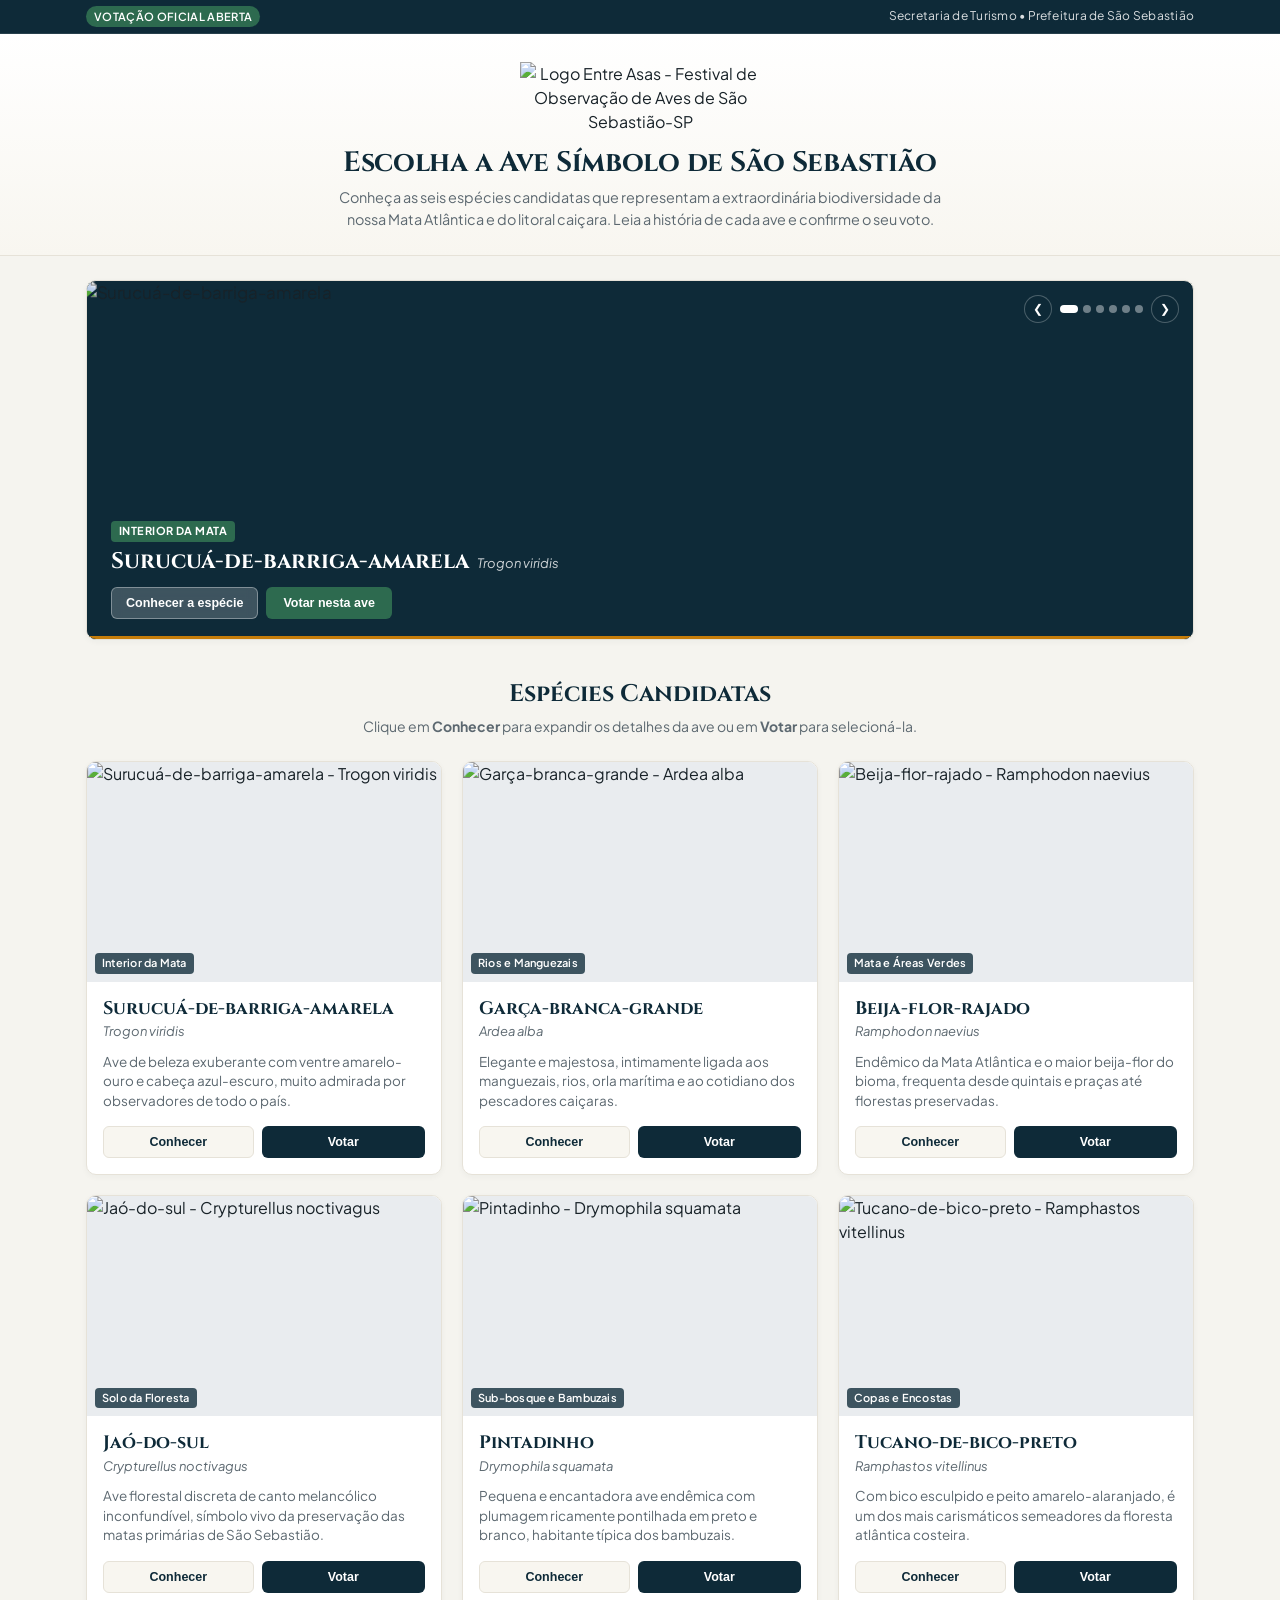
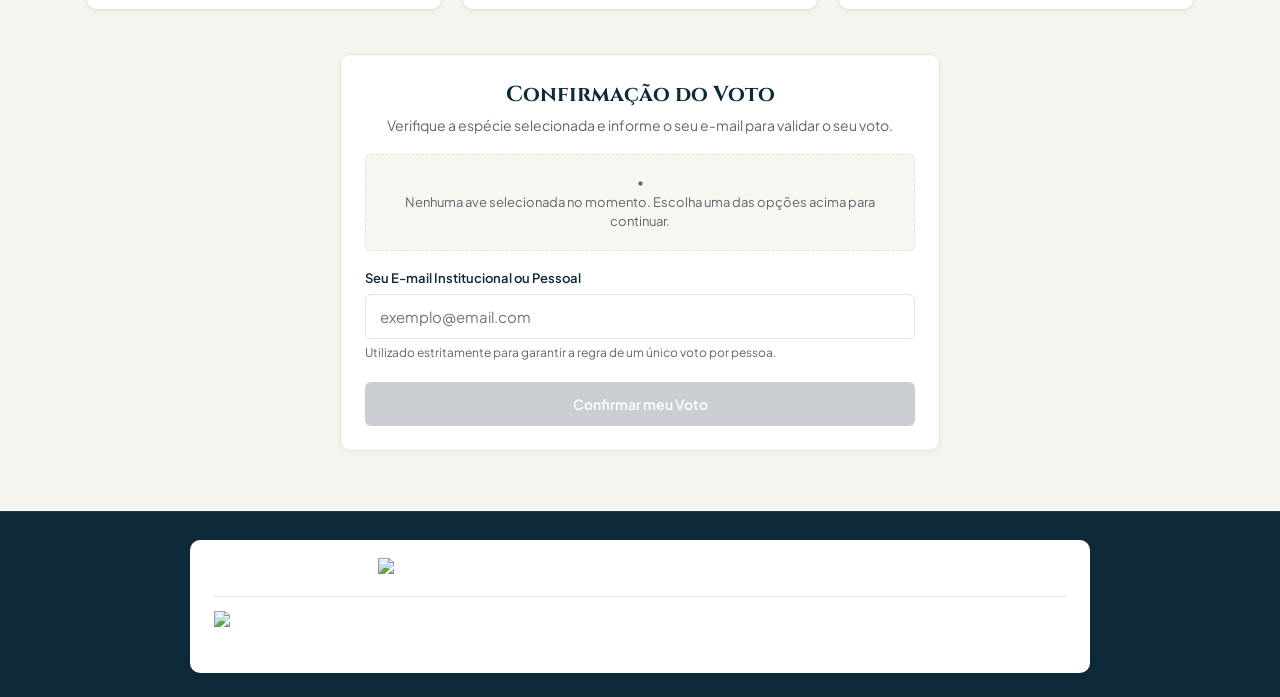
==== commit 50ab5dad: "Atualiza textos de encerramento da votacao" ====
--- a/index.html
+++ b/index.html
@@ -137,8 +137,8 @@
       <!-- Mensagem quando a votação estiver encerrada -->
       <div class="voting-closed-card" id="votingClosedCard" style="display: none;">
         <h3 class="voting-closed-title">Votação Encerrada</h3>
-        <p class="voting-closed-desc">O período de votação oficial para a escolha da Ave Símbolo de São Sebastião foi finalizado. Agradecemos a expressiva participação de toda a comunidade!</p>
-        <p class="voting-closed-sub">O resultado oficial será anunciado durante a programação do Festival de Observação de Aves Entre Asas.</p>
+        <p class="voting-closed-desc">O período de votação oficial para a escolha da Ave Símbolo de São Sebastião foi finalizado. Agradecemos a expressiva participação de todos!</p>
+        <p class="voting-closed-sub">O resultado oficial será divulgado em breve</p>
       </div>
     </section>
   </main>
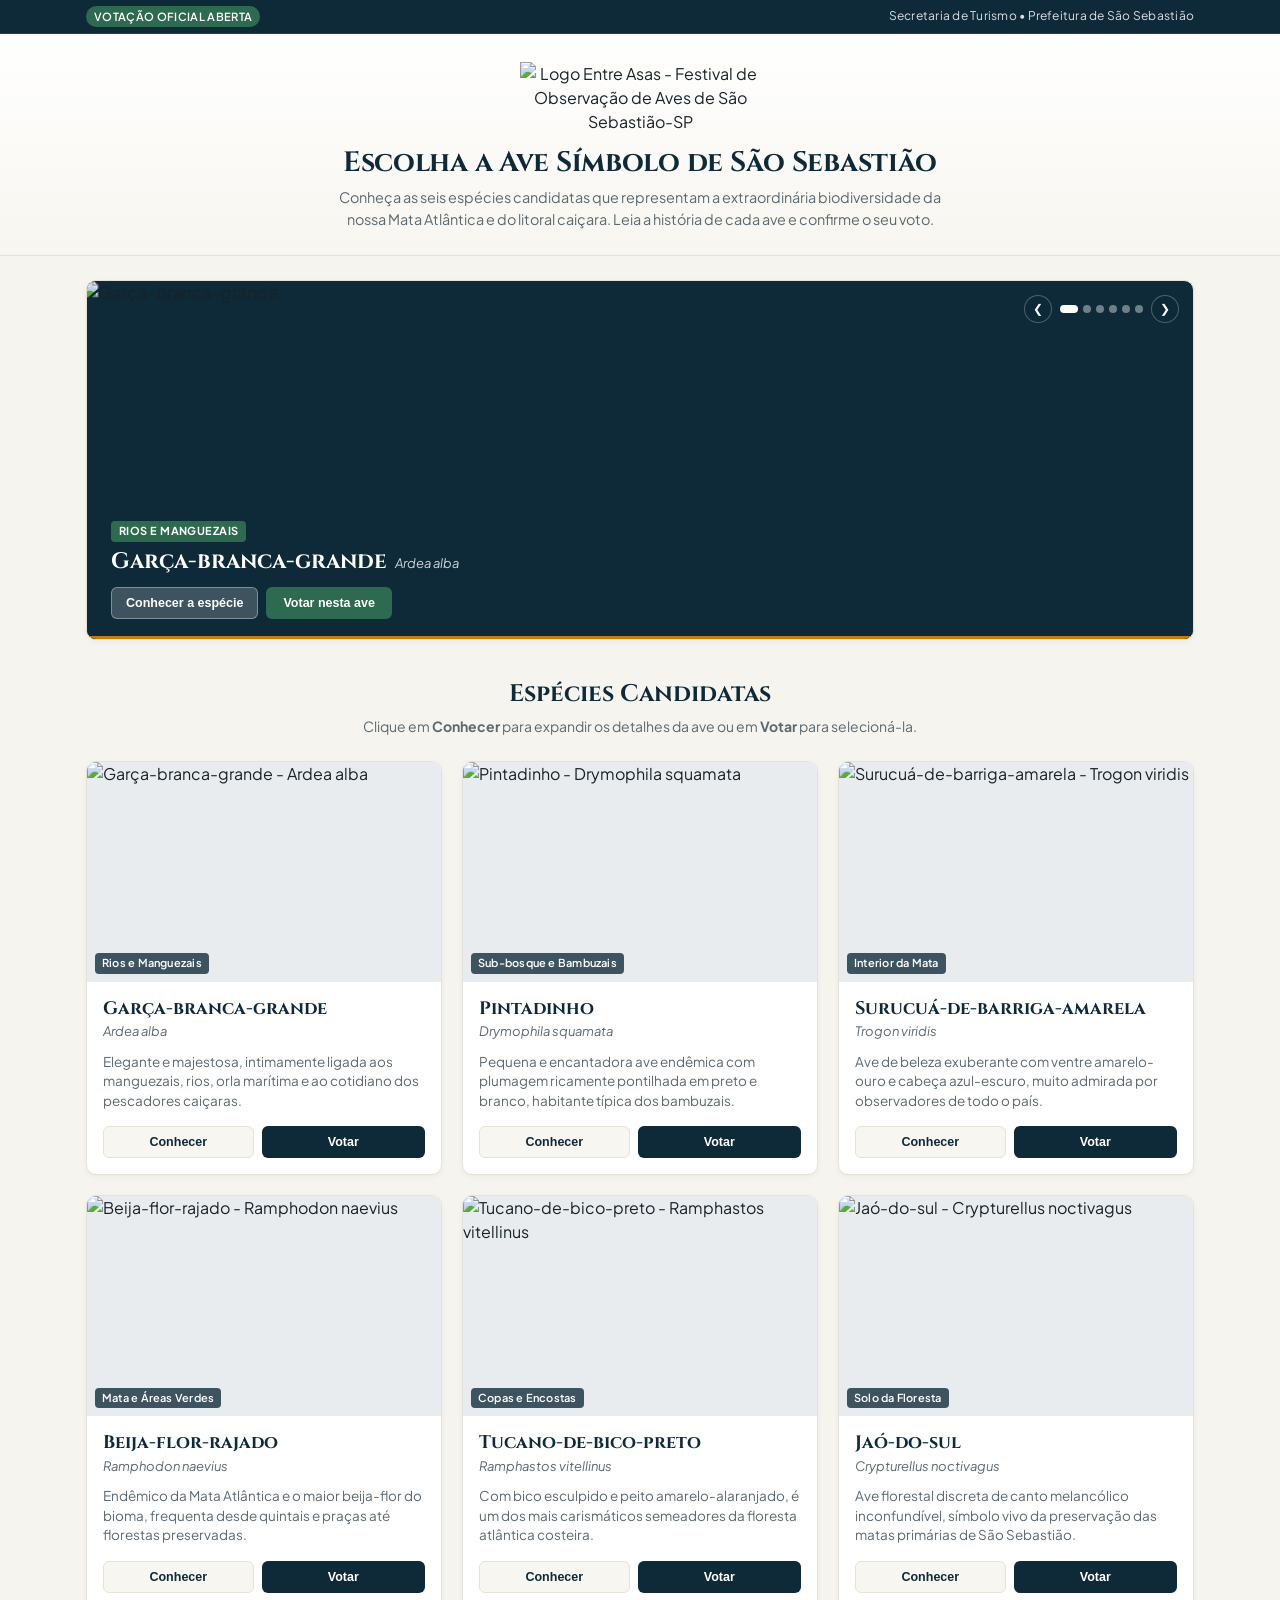
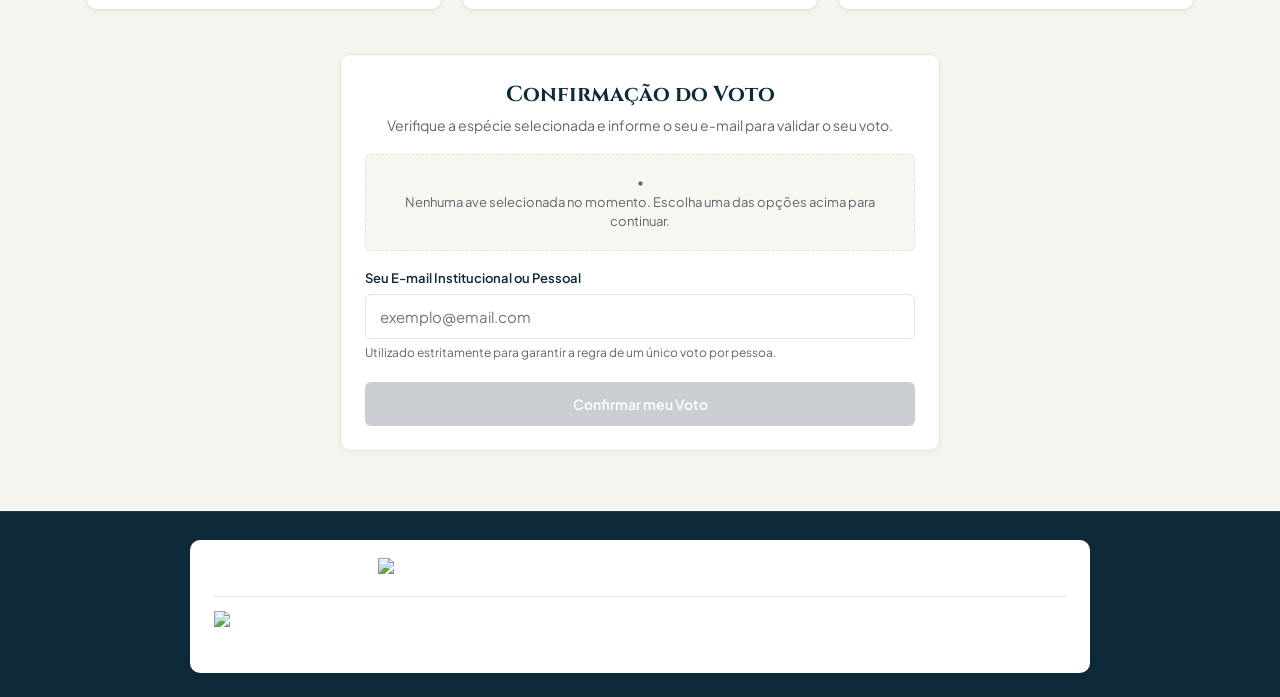
==== commit 87a2a33b: "Altera status visual de encerrada para fechada mantendo compatibilidade com a planilha" ====
--- a/index.html
+++ b/index.html
@@ -134,11 +134,11 @@
         </div>
       </div>
 
-      <!-- Mensagem quando a votação estiver encerrada -->
+      <!-- Mensagem quando a votação estiver fechada -->
       <div class="voting-closed-card" id="votingClosedCard" style="display: none;">
-        <h3 class="voting-closed-title">Votação Encerrada</h3>
-        <p class="voting-closed-desc">O período de votação oficial para a escolha da Ave Símbolo de São Sebastião foi finalizado. Agradecemos a expressiva participação de todos!</p>
-        <p class="voting-closed-sub">O resultado oficial será divulgado em breve</p>
+        <h3 class="voting-closed-title">Votação Fechada</h3>
+        <p class="voting-closed-desc">A votação oficial para a escolha da Ave Símbolo de São Sebastião não está recebendo votos no momento.</p>
+        <p class="voting-closed-sub">Acompanhe as divulgações oficiais e novidades pelo Festival Entre Asas.</p>
       </div>
     </section>
   </main>
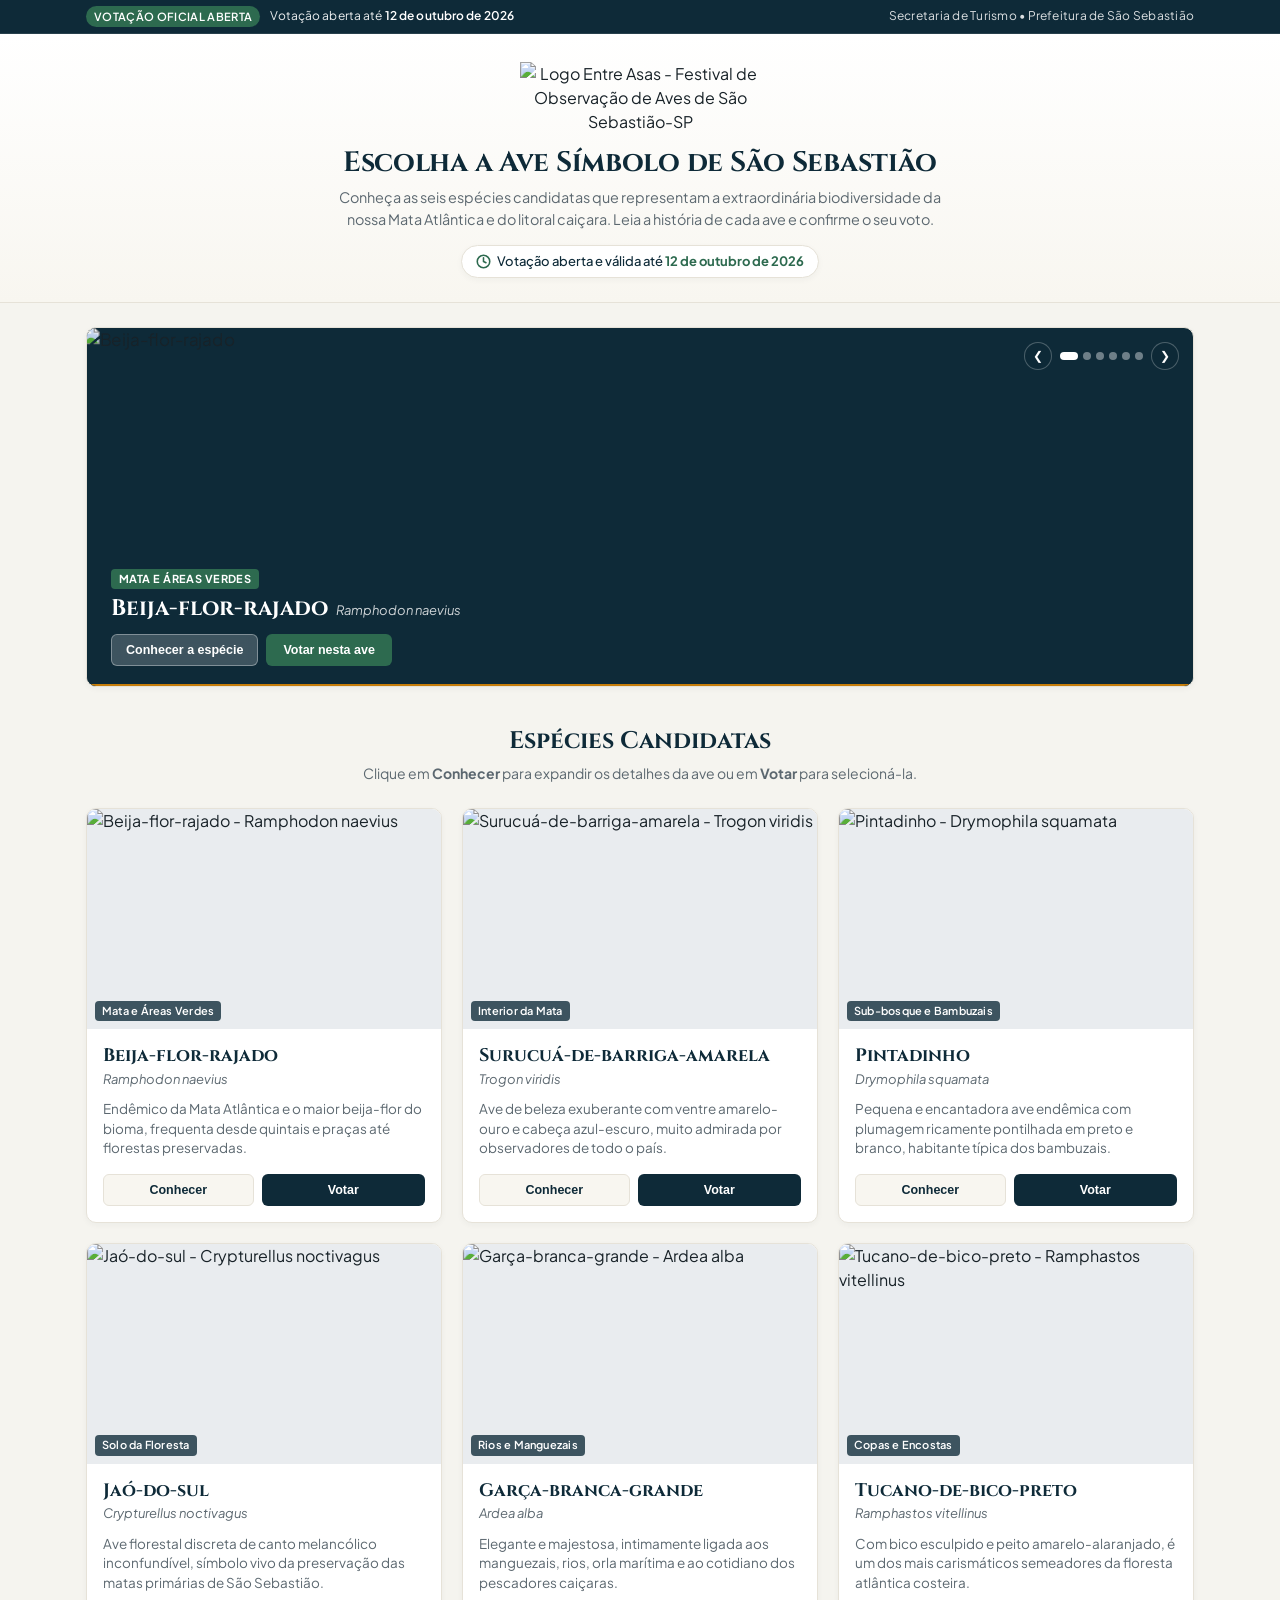
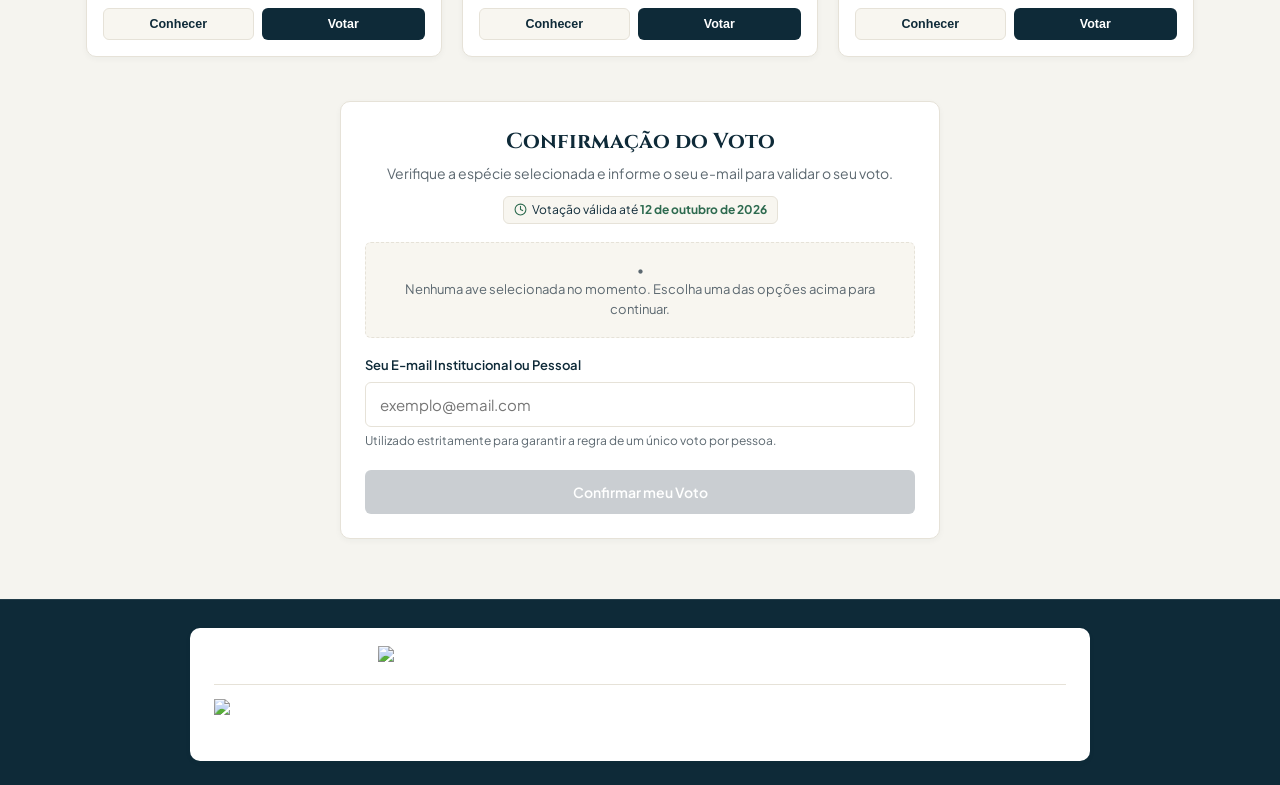
==== commit 20cf5825: "Adiciona destaque do prazo de votacao ate 12 de outubro de 2026" ====
--- a/index.html
+++ b/index.html
@@ -18,7 +18,10 @@
   <!-- Top Announcement Bar -->
   <aside class="top-bar">
     <div class="container top-bar__content">
-      <span class="badge-status" id="headerStatusBadge">Votação Oficial Aberta</span>
+      <div class="top-bar__left">
+        <span class="badge-status" id="headerStatusBadge">Votação Oficial Aberta</span>
+        <span class="top-bar__deadline">Votação aberta até <strong>12 de outubro de 2026</strong></span>
+      </div>
       <span class="top-bar__info">Secretaria de Turismo &bull; Prefeitura de São Sebastião</span>
     </div>
   </aside>
@@ -33,6 +36,13 @@
       <p class="hero__subtitle">
         Conheça as seis espécies candidatas que representam a extraordinária biodiversidade da nossa Mata Atlântica e do litoral caiçara. Leia a história de cada ave e confirme o seu voto.
       </p>
+      <div class="hero__deadline-badge">
+        <svg class="hero__deadline-icon" viewBox="0 0 24 24" fill="none" stroke="currentColor" stroke-width="2.5" stroke-linecap="round" stroke-linejoin="round">
+          <circle cx="12" cy="12" r="10"></circle>
+          <polyline points="12 6 12 12 16 14"></polyline>
+        </svg>
+        <span>Votação aberta e válida até <strong>12 de outubro de 2026</strong></span>
+      </div>
     </div>
   </header>
 
@@ -67,6 +77,13 @@
         <div class="voting-card__header">
           <h3 class="voting-card__title">Confirmação do Voto</h3>
           <p class="voting-card__desc">Verifique a espécie selecionada e informe o seu e-mail para validar o seu voto.</p>
+          <div class="voting-card__deadline-tag">
+            <svg class="deadline-icon-mini" viewBox="0 0 24 24" fill="none" stroke="currentColor" stroke-width="2" stroke-linecap="round" stroke-linejoin="round">
+              <circle cx="12" cy="12" r="10"></circle>
+              <polyline points="12 6 12 12 16 14"></polyline>
+            </svg>
+            <span>Votação válida até <strong>12 de outubro de 2026</strong></span>
+          </div>
         </div>
 
         <!-- Banner de Alerta Inline de Erro / Duplicidade (100% Visível no Campo de Visão) -->
--- a/styles.css
+++ b/styles.css
@@ -94,7 +94,25 @@
   justify-content: space-between;
   align-items: center;
   flex-wrap: wrap;
-  gap: 6px;
+  gap: 8px;
+}
+
+.top-bar__left {
+  display: inline-flex;
+  align-items: center;
+  gap: 10px;
+  flex-wrap: wrap;
+}
+
+.top-bar__deadline {
+  color: rgba(255, 255, 255, 0.92);
+  font-size: 0.75rem;
+  letter-spacing: 0.01em;
+}
+
+.top-bar__deadline strong {
+  color: #ffffff;
+  font-weight: 600;
 }
 
 .badge-status {
@@ -158,6 +176,33 @@
   color: var(--color-text-muted);
   max-width: 620px;
   line-height: 1.5;
+  margin-bottom: 14px;
+}
+
+.hero__deadline-badge {
+  display: inline-flex;
+  align-items: center;
+  gap: 6px;
+  background-color: #ffffff;
+  color: var(--color-primary);
+  border: 1.5px solid var(--color-border);
+  padding: 6px 14px;
+  border-radius: 999px;
+  font-size: 0.8125rem;
+  font-weight: 500;
+  box-shadow: var(--shadow-sm);
+}
+
+.hero__deadline-icon {
+  width: 15px;
+  height: 15px;
+  color: var(--color-accent);
+  flex-shrink: 0;
+}
+
+.hero__deadline-badge strong {
+  color: var(--color-accent);
+  font-weight: 700;
 }
 
 /* Cinematic Carousel / Ken Burns Showcase Banner */
@@ -687,6 +732,31 @@
 .voting-card__desc {
   font-size: 0.875rem;
   color: var(--color-text-muted);
+  margin-bottom: 8px;
+}
+
+.voting-card__deadline-tag {
+  display: inline-flex;
+  align-items: center;
+  gap: 5px;
+  background-color: var(--color-sand);
+  border: 1px solid var(--color-border);
+  padding: 4px 10px;
+  border-radius: var(--radius-sm);
+  font-size: 0.75rem;
+  color: var(--color-primary);
+  margin-top: 4px;
+}
+
+.voting-card__deadline-tag strong {
+  color: var(--color-accent);
+}
+
+.deadline-icon-mini {
+  width: 13px;
+  height: 13px;
+  color: var(--color-accent);
+  flex-shrink: 0;
 }
 
 /* Banner de Alerta Inline de Erro / Duplicidade */
